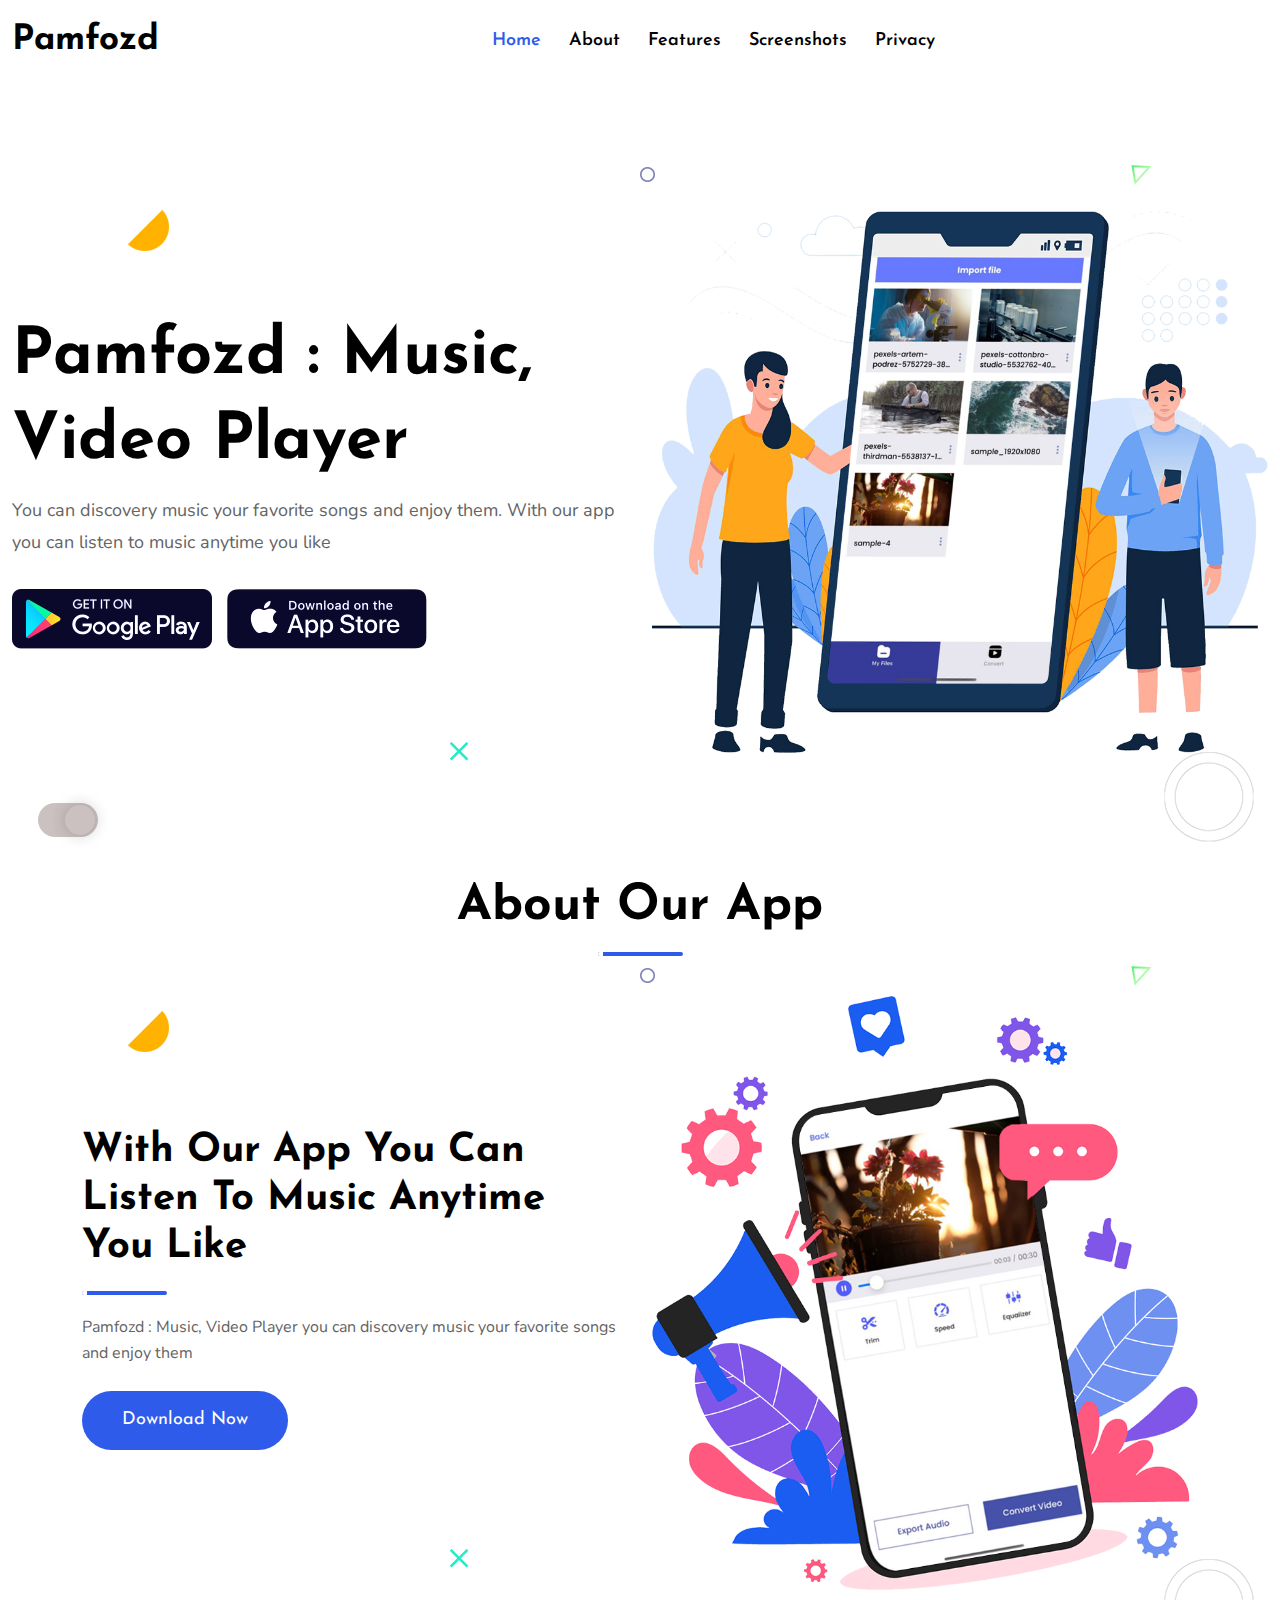
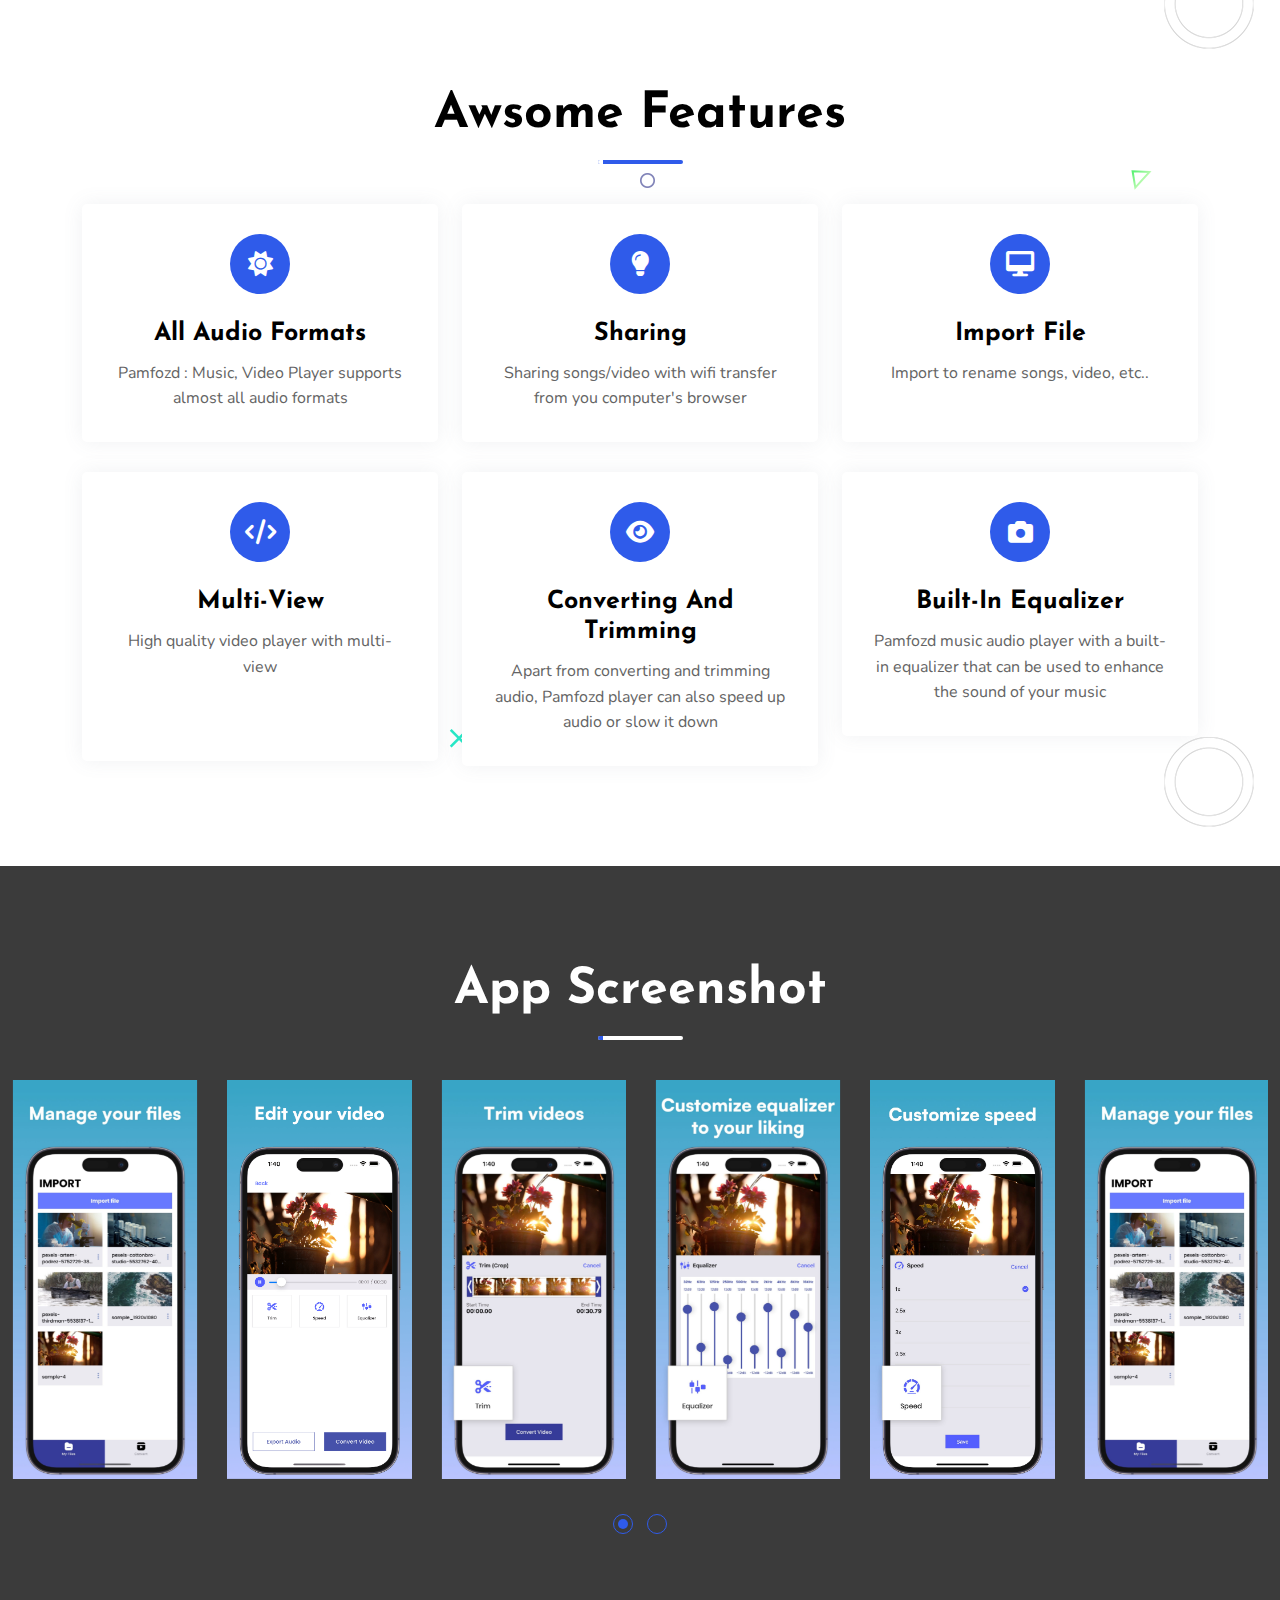
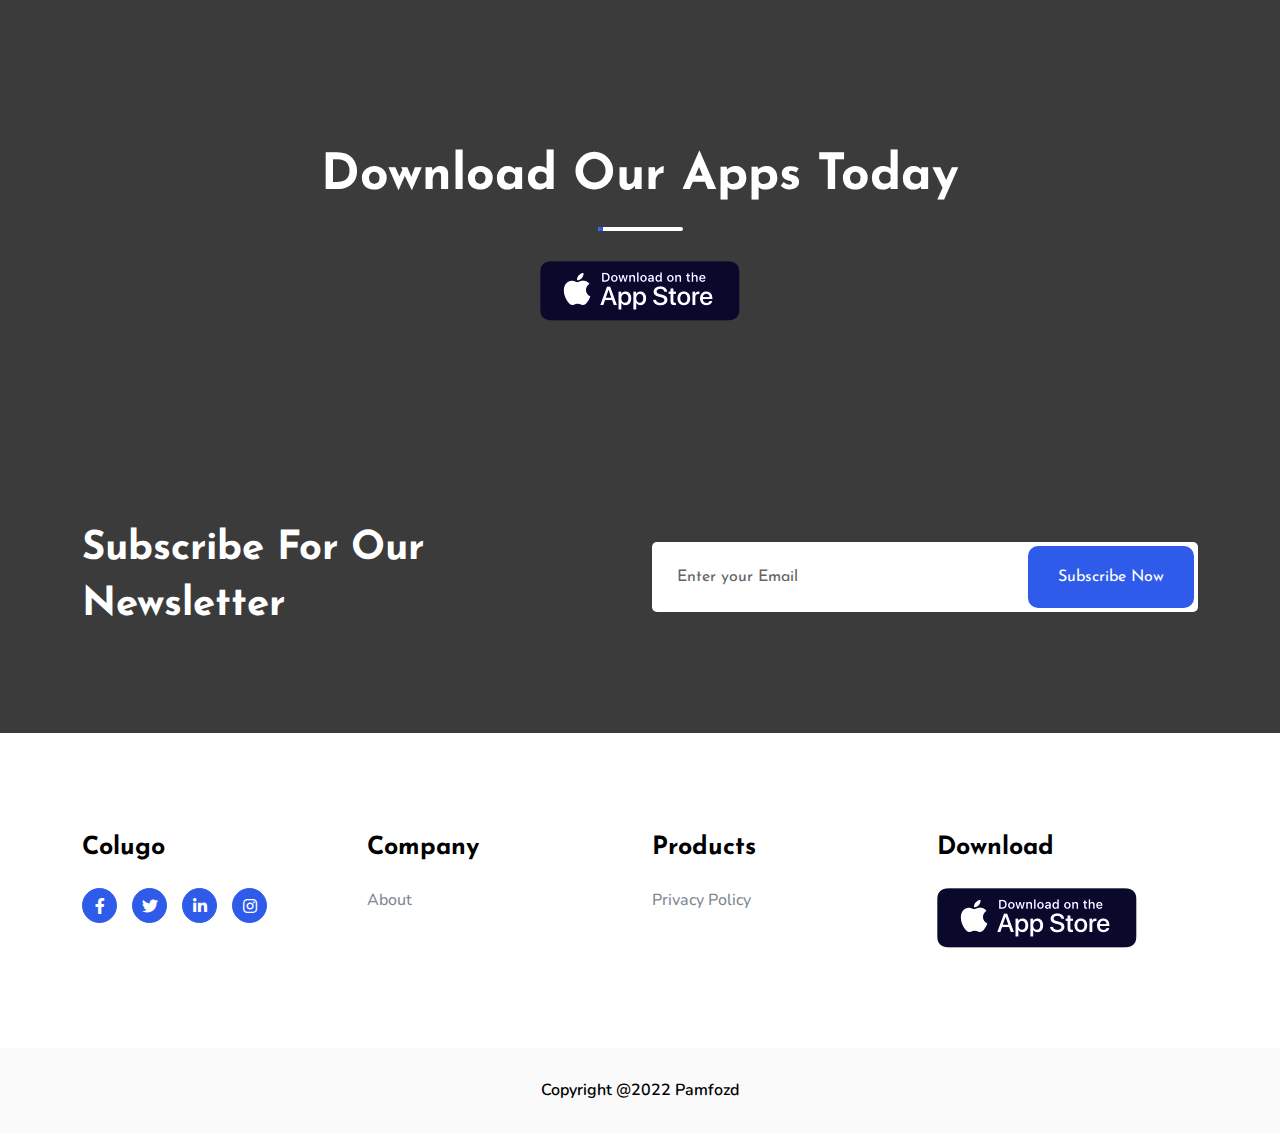
==== index.html @ 3bda9194 "Initial Commit" ====
<!doctype html>
<html lang="zxx">
<head>

<meta charset="utf-8">
<meta name="viewport" content="width=device-width, initial-scale=1, shrink-to-fit=no">

<link rel="stylesheet" href="assets/css/bootstrap.min.css">

<link rel="stylesheet" href="assets/css/animate.min.css">

<link rel="stylesheet" href="assets/css/owl.carousel.min.css">

<link rel="stylesheet" href="assets/css/fontawesome.min.css">

<link rel="stylesheet" href="assets/css/odometer.css">

<link rel="stylesheet" href="assets/css/magnific-popup.min.css">

<link rel="stylesheet" href="assets/css/slick.min.css">

<link rel="stylesheet" href="assets/css/style.css">

<link rel="stylesheet" href="assets/css/dark.css">

<link rel="stylesheet" href="assets/css/responsive.css">
<title>Pamfozd</title>
<link rel="icon" type="image/png" href="assets/img/favicon.ico">
</head>
<body data-bs-spy="scroll" data-bs-offset="120">

<div class="preloader">
<div class="preloader">
<span></span>
<span></span>
</div>
</div>


<nav class="navbar navbar-expand-lg navbar-light bg-light">
<div class="container-fluid">
<div class="logo">
<a href="/">
<h3>Pamfozd</h3>
</a>
</div>
<button class="navbar-toggler" type="button" data-bs-toggle="collapse" data-bs-target="#navbarSupportedContent" aria-controls="navbarSupportedContent" aria-expanded="false" aria-label="Toggle navigation">
<span class="navbar-toggler-icon"></span>
</button>
<div class="collapse navbar-collapse" id="navbarSupportedContent">
<ul class="navbar-nav">
<li class="nav-item">
<a href="#home" class="nav-link">
Home
</a>
</li>
<li class="nav-item">
<a href="#about" class="nav-link">
About
</a>
</li>
<li class="nav-item">
<a href="#features" class="nav-link">
Features
</a>
</li>
<li class="nav-item">
<a href="#screenshots" class="nav-link">
Screenshots
</a>
</li>
<li class="nav-item">
<a href="https://devitoon.github.io/privacy.html" class="nav-link">
Privacy
</a>
</li>

</ul>

</div>
</div>
</nav>


<div id="home" class="main-banner">
<div class="d-table">
<div class="d-table-cell">
<div class="container-fluid">
<div class="row align-items-center">
<div class="col-lg-6">
<div class="banner-content">
<h1>Pamfozd : Music, Video Player </h1>
<p>You can discovery music your favorite songs and enjoy them. With our app you can listen to music anytime you like</p>
<div class="banner-holder">
<a href="#">
<img src="assets/img/store/1.png" alt="image">
</a>
<a href="#">
<img src="assets/img/store/2.png" alt="image">
</a>
</div>
</div>
</div>
<div class="col-lg-6">
<div class="banner-image">
<img src="assets/img/mobile.png" alt="image">
</div>
</div>
</div>
</div>
</div>
</div>
<div class="default-shape">
<div class="shape-1">
<img src="assets/img/shape/1.png" alt="image">
</div>
<div class="shape-2 rotateme">
<img src="assets/img/shape/2.png" alt="image">
</div>
<div class="shape-3">
<img src="assets/img/shape/3.svg" alt="image">
</div>
<div class="shape-4">
<img src="assets/img/shape/4.svg" alt="image">
</div>
<div class="shape-5">
<img src="assets/img/shape/5.png" alt="image">
</div>
</div>
</div>




<section id="about" class="about-area pb-100">
<div class="container">
<div class="section-title">
<h2>About Our App</h2>
<div class="bar"></div>
<p></p>
</div>
<div class="row align-items-center">
<div class="col-lg-6">
<div class="about-content">
<h3>With our app you can listen to music anytime you like</h3>
<div class="bar"></div>
<p>Pamfozd : Music, Video Player you can discovery music your favorite songs and enjoy them</p>

<div class="about-btn">
<a href="#" class="default-btn">
Download Now
<span></span>
</a>
</div>
</div>
</div>
<div class="col-lg-6">
<div class="about-image">
<img src="assets/img/about.png" alt="image">
</div>
</div>
</div>
</div>
<div class="default-shape">
<div class="shape-1">
<img src="assets/img/shape/1.png" alt="image">
</div>
<div class="shape-2 rotateme">
<img src="assets/img/shape/2.png" alt="image">
</div>
<div class="shape-3">
<img src="assets/img/shape/3.svg" alt="image">
</div>
<div class="shape-4">
<img src="assets/img/shape/4.svg" alt="image">
</div>
<div class="shape-5">
<img src="assets/img/shape/5.png" alt="image">
</div>
</div>
</section>


<section id="features" class="features-area pb-70">
<div class="container">
<div class="section-title">
<h2>Awsome Features</h2>
 <div class="bar"></div>
<p></p>
</div>
<div class="row">
<div class="col-lg-4 col-md-6">
<div class="single-features">
<div class="icon">
<i class="fa fa-sun"></i>
</div>
<h3>All audio formats</h3>
<p>Pamfozd : Music, Video Player supports almost all audio formats</p>
</div>
</div>
<div class="col-lg-4 col-md-6">
<div class="single-features">
<div class="icon">
<i class="fa fa-lightbulb"></i>
</div>
<h3>Sharing</h3>
<p>Sharing songs/video with wifi transfer from you computer's browser</p>
</div>
</div>
<div class="col-lg-4 col-md-6">
<div class="single-features">
<div class="icon">
<i class="fa fa-desktop"></i>
</div>
<h3>Import file</h3>
<p>Import to rename songs, video, etc..</p>
<p>
    <br>
</p>
</div>
</div>
<div class="col-lg-4 col-md-6">
<div class="single-features">
<div class="icon">
<i class="fa fa-code"></i>
</div>
<h3>Multi-view</h3>
<p>High quality video player with multi-view</p>
<p>
    <br>
    <br>
</p>
</div>
</div>
<div class="col-lg-4 col-md-6">
<div class="single-features">
<div class="icon">
<i class="fa fa-eye"></i>
</div>
<h3>Converting and trimming</h3>
<p>Apart from converting and trimming audio, Pamfozd player can also speed up audio or slow it down</p>
</div>
</div>
<div class="col-lg-4 col-md-6">
<div class="single-features">
<div class="icon">
<i class="fa fa-camera"></i>
</div>
<h3>Built-in equalizer</h3>
<p>Pamfozd  music audio player with a built-in equalizer that can be used to enhance the sound of your music</p>
</div>
</div>
</div>
</div>
<div class="default-shape">
<div class="shape-1">
<img src="assets/img/shape/1.png" alt="image">
</div>
<div class="shape-2 rotateme">
<img src="assets/img/shape/2.png" alt="image">
</div>
<div class="shape-3">
<img src="assets/img/shape/3.svg" alt="image">
</div>
<div class="shape-4">
<img src="assets/img/shape/4.svg" alt="image">
</div>
<div class="shape-5">
<img src="assets/img/shape/5.png" alt="image">
</div>
</div>
</section>


<section id="screenshots" class="screenshot-area ptb-100">
<div class="container-fluid">
<div class="section-title">
<h2>App Screenshot</h2>
<div class="bar"></div>
<p></p>
</div>
<div class="screenshot-slider owl-carousel owl-theme">
<div class="screenshot-item">
<div class="image">
<img src="assets/img/screenshot/1.jpg" alt="image">
</div>
</div>
<div class="screenshot-item">
<div class="image">
<img src="assets/img/screenshot/2.png" alt="image">
</div>
</div>
<div class="screenshot-item">
<div class="image">
<img src="assets/img/screenshot/3.jpg" alt="image">
</div>
</div>
<div class="screenshot-item">
<div class="image">
<img src="assets/img/screenshot/4.jpg" alt="image">
</div>
</div>
<div class="screenshot-item">
<div class="image">
<img src="assets/img/screenshot/5.jpg" alt="image">
</div>
</div>

<div class="screenshot-item">
<div class="image">
<img src="assets/img/screenshot/1.jpg" alt="image">
</div>
</div>
<div class="screenshot-item">
<div class="image">
<img src="assets/img/screenshot/2.png" alt="image">
</div>
</div>
<div class="screenshot-item">
<div class="image">
<img src="assets/img/screenshot/3.jpg" alt="image">
</div>
</div>
<div class="screenshot-item">
<div class="image">
<img src="assets/img/screenshot/4.jpg" alt="image">
</div>
</div>
<div class="screenshot-item">
<div class="image">
<img src="assets/img/screenshot/5.jpg" alt="image">
</div>
</div>

</div>
</div>
</section>





<section class="app-download ptb-100">
<div class="container">
<div class="app-download-content">
<h3>Download Our Apps Today</h3>
<div class="bar"></div>
<div class="app-holder">

<a href="#">
<img src="assets/img/store/2.png" alt="image">
</a>
</div>
</div>
</div>
</section>



<div class="subscribe-area ptb-100">
<div class="container">
<div class="row align-items-center">
<div class="col-lg-6 col-md-6">
<div class="subscribe-content">
<h2>Subscribe for our Newsletter</h2>
</div>
</div>
<div class="col-lg-6 col-md-6">
<form class="newsletter-form">
<input type="email" class="input-newsletter" placeholder="Enter your Email" name="EMAIL" required autocomplete="off">
<button type="submit">
Subscribe Now
</button>
<div id="validator-newsletter" class="form-result"></div>
</form>
</div>
</div>
</div>
</div>


<section class="footer-area pt-100 pb-70">
<div class="container">
<div class="row">
<div class="col-lg-3 col-sm-6">
<div class="single-footer-widget">
<a href="#" class="logo">
<h2>Colugo</h2>
</a>
 <ul class="social-list">
<li>
<a href="#" target="_blank">
<i class="fab fa-facebook-f"></i>
</a>
</li>
<li>
<a href="#" target="_blank">
<i class="fab fa-twitter"></i>
</a>
</li>
<li>
<a href="#" target="_blank">
<i class="fab fa-linkedin-in"></i>
</a>
</li>
<li>
<a href="#" target="_blank">
<i class="fab fa-instagram"></i>
</a>
</li>
</ul>
</div>
</div>
<div class="col-lg-3 col-sm-6">
<div class="single-footer-widget pl-5">
<h3>Company</h3>
<ul class="list">
<li>
<a href="#">
About
</a>
</li>

</ul>
</div>
</div>
<div class="col-lg-3 col-sm-6">
<div class="single-footer-widget">
<h3>Products</h3>
<ul class="list">
<li>
<a href="#">
Privacy Policy
</a>
</li>

</ul>
</div>
</div>
<div class="col-lg-3 col-sm-6">
<div class="single-footer-widget">
<h3>Download</h3>
<ul class="footer-holder">

<li>
<a href="#">
<img src="assets/img/store/2.png" alt="image">
</a>
</li>
</ul>
</div>
</div>
</div>
</div>
</section>


<div class="copy-right">
<div class="container">
<div class="copy-right-content">
<p>
Copyright @2022 Pamfozd
</p>
</div>
</div>
</div>


<div class="go-top">
<i class="fa fa-chevron-up"></i>
<i class="fa fa-chevron-up"></i>
</div>


<script data-cfasync="false" src="/cdn-cgi/scripts/5c5dd728/cloudflare-static/email-decode.min.js"></script><script src="assets/js/jquery.min.js"></script>

<script src="assets/js/bootstrap.bundle.min.js"></script>

<script src="assets/js/owl.carousel.min.js"></script>

<script src="assets/js/jquery.appear.js"></script>

<script src="assets/js/odometer.min.js"></script>

<script src="assets/js/slick.min.js"></script>

<script src="assets/js/particles.min.js"></script>

<script src="assets/js/jquery.ripples-min.js"></script>

<script src="assets/js/jquery.magnific-popup.min.js"></script>

<script src="assets/js/wow.min.js"></script>

<script src="assets/js/jquery.ajaxchimp.min.js"></script>

<script src="assets/js/form-validator.min.js"></script>

<script src="assets/js/contact-form-script.js"></script>

<script src="assets/js/main.js"></script>
</body>
</html>
---- assets/css/odometer.css ----
.odometer.odometer-auto-theme, .odometer.odometer-theme-default {
  display: inline-block;
  vertical-align: middle;
  *vertical-align: auto;
  *zoom: 1;
  *display: inline;
  position: relative;
}
.odometer.odometer-auto-theme .odometer-digit, .odometer.odometer-theme-default .odometer-digit {
  display: inline-block;
  vertical-align: middle;
  *vertical-align: auto;
  *zoom: 1;
  *display: inline;
  position: relative;
}
.odometer.odometer-auto-theme .odometer-digit .odometer-digit-spacer, .odometer.odometer-theme-default .odometer-digit .odometer-digit-spacer {
  display: inline-block;
  vertical-align: middle;
  *vertical-align: auto;
  *zoom: 1;
  *display: inline;
  visibility: hidden;
}
.odometer.odometer-auto-theme .odometer-digit .odometer-digit-inner, .odometer.odometer-theme-default .odometer-digit .odometer-digit-inner {
  text-align: left;
  display: block;
  position: absolute;
  top: 0;
  left: 0;
  right: 0;
  bottom: 0;
  overflow: hidden;
}
.odometer.odometer-auto-theme .odometer-digit .odometer-ribbon, .odometer.odometer-theme-default .odometer-digit .odometer-ribbon {
  display: block;
}
.odometer.odometer-auto-theme .odometer-digit .odometer-ribbon-inner, .odometer.odometer-theme-default .odometer-digit .odometer-ribbon-inner {
  display: block;
  -webkit-backface-visibility: hidden;
}
.odometer.odometer-auto-theme .odometer-digit .odometer-value, .odometer.odometer-theme-default .odometer-digit .odometer-value {
  display: block;
  -webkit-transform: translateZ(0);
}
.odometer.odometer-auto-theme .odometer-digit .odometer-value.odometer-last-value, .odometer.odometer-theme-default .odometer-digit .odometer-value.odometer-last-value {
  position: absolute;
}
.odometer.odometer-auto-theme.odometer-animating-up .odometer-ribbon-inner, .odometer.odometer-theme-default.odometer-animating-up .odometer-ribbon-inner {
  -webkit-transition: -webkit-transform 2s;
  -moz-transition: -moz-transform 2s;
  -ms-transition: -ms-transform 2s;
  -o-transition: -o-transform 2s;
  transition: transform 2s;
}
.odometer.odometer-auto-theme.odometer-animating-up.odometer-animating .odometer-ribbon-inner, .odometer.odometer-theme-default.odometer-animating-up.odometer-animating .odometer-ribbon-inner {
  -webkit-transform: translateY(-100%);
  -moz-transform: translateY(-100%);
  -ms-transform: translateY(-100%);
  -o-transform: translateY(-100%);
  transform: translateY(-100%);
}
.odometer.odometer-auto-theme.odometer-animating-down .odometer-ribbon-inner, .odometer.odometer-theme-default.odometer-animating-down .odometer-ribbon-inner {
  -webkit-transform: translateY(-100%);
  -moz-transform: translateY(-100%);
  -ms-transform: translateY(-100%);
  -o-transform: translateY(-100%);
  transform: translateY(-100%);
}
.odometer.odometer-auto-theme.odometer-animating-down.odometer-animating .odometer-ribbon-inner, .odometer.odometer-theme-default.odometer-animating-down.odometer-animating .odometer-ribbon-inner {
  -webkit-transition: -webkit-transform 2s;
  -moz-transition: -moz-transform 2s;
  -ms-transition: -ms-transform 2s;
  -o-transition: -o-transform 2s;
  transition: transform 2s;
  -webkit-transform: translateY(0);
  -moz-transform: translateY(0);
  -ms-transform: translateY(0);
  -o-transform: translateY(0);
  transform: translateY(0);
}

.odometer.odometer-auto-theme, .odometer.odometer-theme-default {
  font-family: "Helvetica Neue", sans-serif;
  line-height: 1.1em;
}
.odometer.odometer-auto-theme .odometer-value, .odometer.odometer-theme-default .odometer-value {
  text-align: center;
}
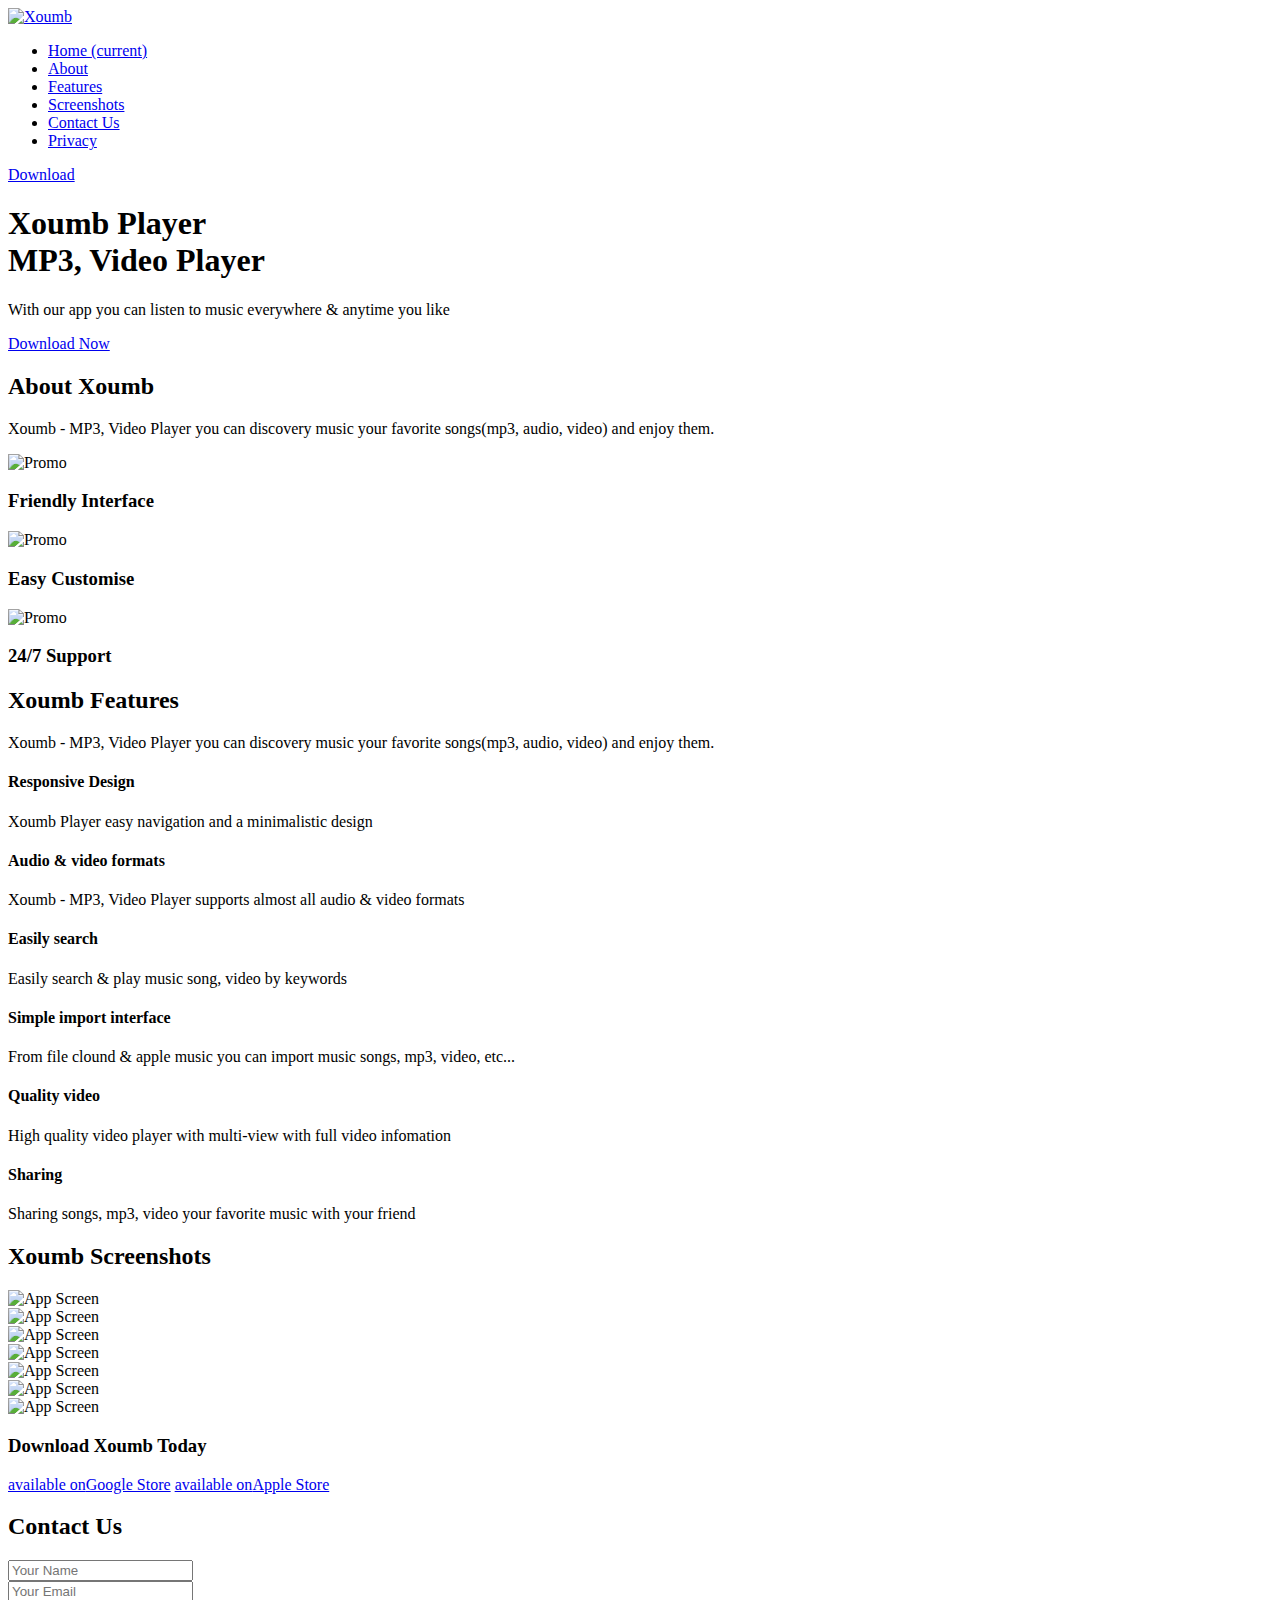
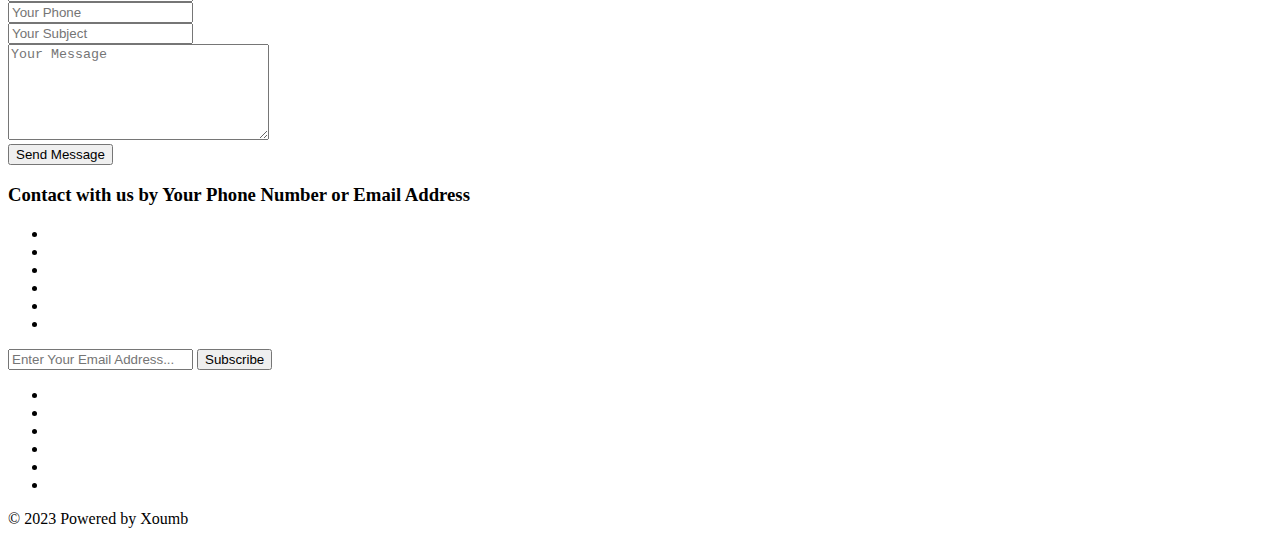
==== commit 80f20ede: "u" ====
--- a/index.html
+++ b/index.html
@@ -1,503 +1,350 @@
 <!doctype html>
-<html lang="zxx">
+<!--[if lt IE 7]>      <html class="no-js lt-ie9 lt-ie8 lt-ie7" lang=""> <![endif]-->
+<!--[if IE 7]>         <html class="no-js lt-ie9 lt-ie8" lang=""> <![endif]-->
+<!--[if IE 8]>         <html class="no-js lt-ie9" lang=""> <![endif]-->
+<!--[if gt IE 8]><!--> <html class="no-js" lang="en"> <!--<![endif]-->
 <head>
-
 <meta charset="utf-8">
-<meta name="viewport" content="width=device-width, initial-scale=1, shrink-to-fit=no">
-
-<link rel="stylesheet" href="assets/css/bootstrap.min.css">
-
-<link rel="stylesheet" href="assets/css/animate.min.css">
-
-<link rel="stylesheet" href="assets/css/owl.carousel.min.css">
-
-<link rel="stylesheet" href="assets/css/fontawesome.min.css">
-
-<link rel="stylesheet" href="assets/css/odometer.css">
-
-<link rel="stylesheet" href="assets/css/magnific-popup.min.css">
-
-<link rel="stylesheet" href="assets/css/slick.min.css">
-
-<link rel="stylesheet" href="assets/css/style.css">
-
-<link rel="stylesheet" href="assets/css/dark.css">
-
-<link rel="stylesheet" href="assets/css/responsive.css">
-<title>Pamfozd</title>
-<link rel="icon" type="image/png" href="assets/img/favicon.ico">
+<meta name="viewport" content="width=device-width, initial-scale=1">
+<meta name="description" content="Xoom is a colofull app landing page where include awesome landing page demos.">
+<meta name="author" content="DynamicLayers">
+<title>Xoumb - MP3, Video Player</title>
+<link rel="shortcut icon" type="image/x-icon" href="img/favicon.ico">
+
+<link rel="stylesheet" href="css/font-awesome.min.css">
+
+<link rel="stylesheet" href="css/themify-icons.css">
+
+<link rel="stylesheet" href="css/elegant-font-icons.css">
+
+<link rel="stylesheet" href="css/elegant-line-icons.css">
+
+<link rel="stylesheet" href="css/bootstrap.min.css">
+
+<link rel="stylesheet" href="css/slicknav.min.css">
+
+<link rel="stylesheet" href="css/animate.min.css">
+
+<link rel="stylesheet" href="css/venobox/venobox.css">
+
+<link rel="stylesheet" href="css/owl.carousel.css">
+
+<link rel="stylesheet" href="css/swiper.min.css">
+
+<link rel="stylesheet" href="css/main.css">
+
+<link rel="stylesheet" href="css/responsive.css">
+<script src="js/vendor/modernizr-2.8.3-respond-1.4.2.min.js"></script>
 </head>
-<body data-bs-spy="scroll" data-bs-offset="120">
-
-<div class="preloader">
-<div class="preloader">
-<span></span>
-<span></span>
-</div>
-</div>
-
-
-<nav class="navbar navbar-expand-lg navbar-light bg-light">
-<div class="container-fluid">
-<div class="logo">
-<a href="/">
-<h3>Pamfozd</h3>
-</a>
-</div>
-<button class="navbar-toggler" type="button" data-bs-toggle="collapse" data-bs-target="#navbarSupportedContent" aria-controls="navbarSupportedContent" aria-expanded="false" aria-label="Toggle navigation">
-<span class="navbar-toggler-icon"></span>
-</button>
-<div class="collapse navbar-collapse" id="navbarSupportedContent">
-<ul class="navbar-nav">
-<li class="nav-item">
-<a href="#home" class="nav-link">
-Home
-</a>
-</li>
-<li class="nav-item">
-<a href="#about" class="nav-link">
-About
-</a>
-</li>
-<li class="nav-item">
-<a href="#features" class="nav-link">
-Features
-</a>
-</li>
-<li class="nav-item">
-<a href="#screenshots" class="nav-link">
-Screenshots
-</a>
-</li>
-<li class="nav-item">
-<a href="https://devitoon.github.io/privacy.html" class="nav-link">
-Privacy
-</a>
-</li>
-
+<body data-spy="scroll" data-target="#navmenu" data-offset="70">
+<!--[if lt IE 8]>
+            <p class="browserupgrade">You are using an <strong>outdated</strong> browser. Please <a href="http://browsehappy.com/">upgrade your browser</a> to improve your experience.</p>
+        <![endif]-->
+<div id="preloader">
+<div class="loader">
+<div class="battery"></div>
+</div>
+</div>
+<header id="header" class="header_section">
+<div class="container">
+<nav class="navbar">
+<a href="/" class="navbar-brand"><img src="img/logo.png" style="width: 40px;" alt="Xoumb"></a>
+<div class="d-flex menu-wrap">
+<div id="navmenu" class="mainmenu">
+<ul class="nav">
+<li><a data-scroll class="nav-link active" href="#home">Home <span class="sr-only">(current)</span></a></li>
+<li><a data-scroll class="nav-link" href="#about">About</a></li>
+<li><a data-scroll class="nav-link" href="#features">Features</a></li>
+<li><a data-scroll class="nav-link" href="#screenshots">Screenshots</a></li>
+<li><a data-scroll class="nav-link" href="#contact">Contact Us</a></li>
+<li><a data-scroll class="nav-link" href="/privacy.html">Privacy</a>
 </ul>
-
+</div>
+<div class="menu-btn">
+<a href="#download" class="button_1 button_2">Download</a>
 </div>
 </div>
 </nav>
-
-
-<div id="home" class="main-banner">
-<div class="d-table">
-<div class="d-table-cell">
-<div class="container-fluid">
-<div class="row align-items-center">
-<div class="col-lg-6">
-<div class="banner-content">
-<h1>Pamfozd : Music, Video Player </h1>
-<p>You can discovery music your favorite songs and enjoy them. With our app you can listen to music anytime you like</p>
-<div class="banner-holder">
-<a href="#">
-<img src="assets/img/store/1.png" alt="image">
-</a>
-<a href="#">
-<img src="assets/img/store/2.png" alt="image">
-</a>
-</div>
-</div>
-</div>
-<div class="col-lg-6">
-<div class="banner-image">
-<img src="assets/img/mobile.png" alt="image">
-</div>
-</div>
-</div>
-</div>
-</div>
-</div>
-<div class="default-shape">
-<div class="shape-1">
-<img src="assets/img/shape/1.png" alt="image">
-</div>
-<div class="shape-2 rotateme">
-<img src="assets/img/shape/2.png" alt="image">
-</div>
-<div class="shape-3">
-<img src="assets/img/shape/3.svg" alt="image">
-</div>
-<div class="shape-4">
-<img src="assets/img/shape/4.svg" alt="image">
-</div>
-<div class="shape-5">
-<img src="assets/img/shape/5.png" alt="image">
-</div>
-</div>
-</div>
-
-
-
-
-<section id="about" class="about-area pb-100">
-<div class="container">
-<div class="section-title">
-<h2>About Our App</h2>
-<div class="bar"></div>
-<p></p>
-</div>
-<div class="row align-items-center">
-<div class="col-lg-6">
-<div class="about-content">
-<h3>With our app you can listen to music anytime you like</h3>
-<div class="bar"></div>
-<p>Pamfozd : Music, Video Player you can discovery music your favorite songs and enjoy them</p>
-
-<div class="about-btn">
-<a href="#" class="default-btn">
-Download Now
-<span></span>
-</a>
-</div>
-</div>
-</div>
-<div class="col-lg-6">
-<div class="about-image">
-<img src="assets/img/about.png" alt="image">
-</div>
-</div>
-</div>
-</div>
-<div class="default-shape">
-<div class="shape-1">
-<img src="assets/img/shape/1.png" alt="image">
-</div>
-<div class="shape-2 rotateme">
-<img src="assets/img/shape/2.png" alt="image">
-</div>
-<div class="shape-3">
-<img src="assets/img/shape/3.svg" alt="image">
-</div>
-<div class="shape-4">
-<img src="assets/img/shape/4.svg" alt="image">
-</div>
-<div class="shape-5">
-<img src="assets/img/shape/5.png" alt="image">
-</div>
-</div>
-</section>
-
-
-<section id="features" class="features-area pb-70">
-<div class="container">
-<div class="section-title">
-<h2>Awsome Features</h2>
- <div class="bar"></div>
-<p></p>
+</div>
+</header> 
+<section id="home" class="hero_section gradiant_3 padding">
+<div class="display-table">
+<div class="table-cell">
+<div class="container">
+<div class="hero_content">
+<h1>Xoumb Player <br>MP3, Video Player</h1>
+<p>With our app you can listen to music everywhere & anytime you like</p>
+<a href="#" class="button_1 button_2">Download Now</a>
+</div>
+</div>
+<div class="hero_mockup d-none d-md-block"></div>
+</div>
+</div>
+</section>
+<section id="about" class="promo_section padding">
+<div class="container">
+<div class="section_heading mb-40 align-center">
+<h2>About Xoumb</h2>
+<p>Xoumb - MP3, Video Player you can discovery music your favorite songs(mp3, audio, video) and enjoy them.</p>
 </div>
 <div class="row">
-<div class="col-lg-4 col-md-6">
-<div class="single-features">
-<div class="icon">
-<i class="fa fa-sun"></i>
-</div>
-<h3>All audio formats</h3>
-<p>Pamfozd : Music, Video Player supports almost all audio formats</p>
-</div>
-</div>
-<div class="col-lg-4 col-md-6">
-<div class="single-features">
-<div class="icon">
-<i class="fa fa-lightbulb"></i>
-</div>
-<h3>Sharing</h3>
-<p>Sharing songs/video with wifi transfer from you computer's browser</p>
-</div>
-</div>
-<div class="col-lg-4 col-md-6">
-<div class="single-features">
-<div class="icon">
-<i class="fa fa-desktop"></i>
-</div>
-<h3>Import file</h3>
-<p>Import to rename songs, video, etc..</p>
-<p>
-    <br>
-</p>
-</div>
-</div>
-<div class="col-lg-4 col-md-6">
-<div class="single-features">
-<div class="icon">
-<i class="fa fa-code"></i>
-</div>
-<h3>Multi-view</h3>
-<p>High quality video player with multi-view</p>
-<p>
-    <br>
-    <br>
-</p>
-</div>
-</div>
-<div class="col-lg-4 col-md-6">
-<div class="single-features">
-<div class="icon">
-<i class="fa fa-eye"></i>
-</div>
-<h3>Converting and trimming</h3>
-<p>Apart from converting and trimming audio, Pamfozd player can also speed up audio or slow it down</p>
-</div>
-</div>
-<div class="col-lg-4 col-md-6">
-<div class="single-features">
-<div class="icon">
-<i class="fa fa-camera"></i>
-</div>
-<h3>Built-in equalizer</h3>
-<p>Pamfozd  music audio player with a built-in equalizer that can be used to enhance the sound of your music</p>
-</div>
-</div>
-</div>
-</div>
-<div class="default-shape">
-<div class="shape-1">
-<img src="assets/img/shape/1.png" alt="image">
-</div>
-<div class="shape-2 rotateme">
-<img src="assets/img/shape/2.png" alt="image">
-</div>
-<div class="shape-3">
-<img src="assets/img/shape/3.svg" alt="image">
-</div>
-<div class="shape-4">
-<img src="assets/img/shape/4.svg" alt="image">
-</div>
-<div class="shape-5">
-<img src="assets/img/shape/5.png" alt="image">
-</div>
-</div>
-</section>
-
-
-<section id="screenshots" class="screenshot-area ptb-100">
-<div class="container-fluid">
-<div class="section-title">
-<h2>App Screenshot</h2>
-<div class="bar"></div>
-<p></p>
-</div>
-<div class="screenshot-slider owl-carousel owl-theme">
-<div class="screenshot-item">
-<div class="image">
-<img src="assets/img/screenshot/1.jpg" alt="image">
-</div>
-</div>
-<div class="screenshot-item">
-<div class="image">
-<img src="assets/img/screenshot/2.png" alt="image">
-</div>
-</div>
-<div class="screenshot-item">
-<div class="image">
-<img src="assets/img/screenshot/3.jpg" alt="image">
-</div>
-</div>
-<div class="screenshot-item">
-<div class="image">
-<img src="assets/img/screenshot/4.jpg" alt="image">
-</div>
-</div>
-<div class="screenshot-item">
-<div class="image">
-<img src="assets/img/screenshot/5.jpg" alt="image">
-</div>
-</div>
-
-<div class="screenshot-item">
-<div class="image">
-<img src="assets/img/screenshot/1.jpg" alt="image">
-</div>
-</div>
-<div class="screenshot-item">
-<div class="image">
-<img src="assets/img/screenshot/2.png" alt="image">
-</div>
-</div>
-<div class="screenshot-item">
-<div class="image">
-<img src="assets/img/screenshot/3.jpg" alt="image">
-</div>
-</div>
-<div class="screenshot-item">
-<div class="image">
-<img src="assets/img/screenshot/4.jpg" alt="image">
-</div>
-</div>
-<div class="screenshot-item">
-<div class="image">
-<img src="assets/img/screenshot/5.jpg" alt="image">
-</div>
-</div>
-
-</div>
-</div>
-</section>
-
-
-
-
-
-<section class="app-download ptb-100">
-<div class="container">
-<div class="app-download-content">
-<h3>Download Our Apps Today</h3>
-<div class="bar"></div>
-<div class="app-holder">
-
-<a href="#">
-<img src="assets/img/store/2.png" alt="image">
-</a>
-</div>
-</div>
-</div>
-</section>
-
-
-
-<div class="subscribe-area ptb-100">
-<div class="container">
-<div class="row align-items-center">
-<div class="col-lg-6 col-md-6">
-<div class="subscribe-content">
-<h2>Subscribe for our Newsletter</h2>
-</div>
-</div>
-<div class="col-lg-6 col-md-6">
-<form class="newsletter-form">
-<input type="email" class="input-newsletter" placeholder="Enter your Email" name="EMAIL" required autocomplete="off">
-<button type="submit">
-Subscribe Now
-</button>
+<div class="col-md-4 col-sm-6 xs-padding wow bounceInUp" data-wow-delay="0ms" data-wow-duration="800ms">
+<div class="promo_content">
+<img src="img/promo-1.png" alt="Promo">
+<h3>Friendly Interface</h3>
+</div>
+</div>
+<div class="col-md-4 col-sm-6 xs-padding wow bounceInUp" data-wow-delay="200ms" data-wow-duration="800ms">
+<div class="promo_content">
+<img src="img/promo-2.png" alt="Promo">
+<h3>Easy Customise</h3>
+</div>
+</div>
+<div class="col-md-4 col-sm-6 xs-padding wow bounceInUp" data-wow-delay="400ms" data-wow-duration="800ms">
+<div class="promo_content">
+<img src="img/promo-3.png" alt="Promo">
+<h3>24/7 Support</h3>
+</div>
+</div>
+</div>
+</div>
+</section>
+<section id="features" class="feature_section padding">
+<div class="container">
+<div class="section_heading mb-40 align-center">
+<h2>Xoumb Features</h2>
+<p>Xoumb - MP3, Video Player you can discovery music your favorite songs(mp3, audio, video) and enjoy them.</p>
+</div>
+<div class="row feature_lists">
+<div class="col-md-4 col-sm-6 xs-padding">
+<div class="feature_content align-center">
+<i class="icon-mobile"></i>
+<h4 class="mb-10">Responsive Design</h4>
+<p>Xoumb Player easy navigation and a minimalistic design</p>
+</div>
+</div>
+<div class="col-md-4 col-sm-6 xs-padding">
+<div class="feature_content align-center">
+<i class="icon-browser mb-10"></i>
+<h4 class="mb-10">Audio & video formats</h4>
+<p>Xoumb - MP3, Video Player supports almost all audio & video formats</p>
+</div>
+</div>
+<div class="col-md-4 col-sm-6 xs-padding">
+<div class="feature_content align-center">
+<i class="icon-global"></i>
+<h4 class="mb-10">Easily search</h4>
+<p>Easily search & play music song, video by keywords</p>
+</div>
+</div>
+<div class="col-md-4 col-sm-6 xs-padding">
+<div class="feature_content align-center">
+<i class="icon-hotairballoon"></i>
+<h4 class="mb-10">Simple import interface</h4>
+<p>From file clound & apple music you can import music songs, mp3, video, etc...</p>
+</div>
+</div>
+<div class="col-md-4 col-sm-6 xs-padding">
+<div class="feature_content align-center">
+<i class="icon-happy"></i>
+<h4 class="mb-10">Quality video</h4>
+<p>High quality video player with multi-view with full video infomation</p>
+</div>
+</div>
+<div class="col-md-4 col-sm-6 xs-padding">
+<div class="feature_content align-center">
+<i class="icon-chat"></i>
+<h4 class="mb-10">Sharing</h4>
+<p>Sharing songs, mp3, video your favorite music with your friend</p>
+</div>
+</div>
+</div>
+</div>
+</section>
+<section id="screenshots" class="screenshot_section padding">
+<div class="container">
+<div class="section_heading mb-40 align-center">
+<h2>Xoumb Screenshots</h2>
+</div>
+<div class="row">
+<div class="col-12">
+<div class="screen_wrap">
+<div class="swiper-container screen_carousel">
+<div class="swiper-wrapper">
+<div class="swiper-slide">
+<img src="img/screenshot-1.png" alt="App Screen">
+</div>
+<div class="swiper-slide">
+<img src="img/screenshot-2.png" alt="App Screen">
+</div>
+<div class="swiper-slide">
+<img src="img/screenshot-3.png" alt="App Screen">
+</div>
+<div class="swiper-slide">
+<img src="img/screenshot-4.png" alt="App Screen">
+</div>
+<div class="swiper-slide">
+<img src="img/screenshot-5.png" alt="App Screen">
+</div>
+<div class="swiper-slide">
+<img src="img/screenshot-6.png" alt="App Screen">
+</div>
+<div class="swiper-slide">
+<img src="img/screenshot-7.png" alt="App Screen">
+</div>
+</div>
+
+<div class="screen-pagination"></div>
+</div>
+</div>
+</div>
+</div>
+</div>
+</section>
+
+<section id="download" class="download_section gradiant_3 padding">
+<div class="container">
+<div class="download_content wow fadeInLeft" data-wow-delay="400ms" data-wow-duration="800ms">
+<h3>Download Xoumb Today</h3>
+<div class="btn_group">
+<a href="#" class="download_btn"><i class="fa fa-android"></i><span>available on</span>Google Store</a>
+<a href="#" class="download_btn"><i class="fa fa-apple"></i><span>available on</span>Apple Store</a>
+</div>
+</div>
+</div>
+<div class="download_mockup"></div>
+</section>
+<section id="contact" class="screenshot_section padding">
+    <div class="container">
+        <div class="section_heading mb-40 align-center">
+            <h2>Contact Us</h2>
+            </div>
+    <div class="row align-items-center">
+    <div class="col-lg-6">
+    <div class="contact-form">
+    <form id="contactForm">
+    <div class="row">
+    <div class="col-lg-6 col-md-6">
+    <div class="form-group">
+    <input type="text" name="name" id="name" class="form-control" required data-error="Please enter your name" placeholder="Your Name">
+    <div class="help-block with-errors"></div>
+    </div>
+    </div>
+    <div class="col-lg-6 col-md-6">
+    <div class="form-group">
+    <input type="email" name="email" id="email" class="form-control" required data-error="Please enter your email" placeholder="Your Email">
+    <div class="help-block with-errors"></div>
+    </div>
+    </div>
+    <div class="col-lg-6 col-md-6">
+    <div class="form-group">
+    <input type="text" name="phone_number" id="phone_number" required data-error="Please enter your number" class="form-control" placeholder="Your Phone">
+    <div class="help-block with-errors"></div>
+    </div>
+    </div>
+    <div class="col-lg-6 col-md-6">
+    <div class="form-group">
+    <input type="text" name="msg_subject" id="msg_subject" class="form-control" required data-error="Please enter your subject" placeholder="Your Subject">
+    <div class="help-block with-errors"></div>
+    </div>
+    </div>
+    <div class="col-lg-12 col-md-12">
+    <div class="form-group">
+    <textarea name="message" class="form-control" id="message" cols="30" rows="6" required data-error="Write your message" placeholder="Your Message"></textarea>
+    <div class="help-block with-errors"></div>
+    </div>
+    </div>
+    <div class="col-lg-12 col-md-12">
+    <div class="send-btn">
+    <button type="submit" class="default-btn">
+    Send Message
+    <span></span>
+    </button>
+    <div id="msgSubmit" class="h3 text-center hidden"></div>
+    <div class="clearfix"></div>
+    </div>
+    </div>
+    </div>
+    </form>
+    </div>
+    </div>
+    <div class="col-lg-6">
+    <div class="contact-info">
+    <div class="contact-info-content">
+    <h3>Contact with us by Your Phone Number or Email Address</h3>
+    <ul class="social_link">
+        <li><a href="#"><i class="fa fa-facebook"></i></a></li>
+        <li><a href="#"><i class="fa fa-twitter"></i></a></li>
+        <li><a href="#"><i class="fa fa-google-plus"></i></a></li>
+        <li><a href="#"><i class="fa fa-instagram"></i></a></li>
+        <li><a href="#"><i class="fa fa-skype"></i></a></li>
+        <li><a href="#"><i class="fa fa-pinterest"></i></a></li>
+        </ul>
+    </div>
+    </div>
+    </div>
+    </div>
+    </div>
+    </section>
+    
+<div id="subscribe" class="subscribe_section gradiant_3 padding">
+<div class="container">
+<div class="subscribe_wrap">
+<form action="#" class="subscribe_form">
+<input type="email" name="email" id="subs-email" class="form_input" placeholder="Enter Your Email Address...">
+<button type="submit" class="button_1 button_2 submit">Subscribe</button>
 <div id="validator-newsletter" class="form-result"></div>
+<div id="subscribe-result">
+<p class="subscription-success"></p>
+<p class="subscription-error"></p>
+</div>
 </form>
 </div>
-</div>
-</div>
-</div>
-
-
-<section class="footer-area pt-100 pb-70">
-<div class="container">
-<div class="row">
-<div class="col-lg-3 col-sm-6">
-<div class="single-footer-widget">
-<a href="#" class="logo">
-<h2>Colugo</h2>
-</a>
- <ul class="social-list">
-<li>
-<a href="#" target="_blank">
-<i class="fab fa-facebook-f"></i>
-</a>
-</li>
-<li>
-<a href="#" target="_blank">
-<i class="fab fa-twitter"></i>
-</a>
-</li>
-<li>
-<a href="#" target="_blank">
-<i class="fab fa-linkedin-in"></i>
-</a>
-</li>
-<li>
-<a href="#" target="_blank">
-<i class="fab fa-instagram"></i>
-</a>
-</li>
+<div class="clearfix"></div>
+<ul class="social_link">
+<li><a href="#"><i class="fa fa-facebook"></i></a></li>
+<li><a href="#"><i class="fa fa-twitter"></i></a></li>
+<li><a href="#"><i class="fa fa-google-plus"></i></a></li>
+<li><a href="#"><i class="fa fa-instagram"></i></a></li>
+<li><a href="#"><i class="fa fa-skype"></i></a></li>
+<li><a href="#"><i class="fa fa-pinterest"></i></a></li>
 </ul>
 </div>
 </div>
-<div class="col-lg-3 col-sm-6">
-<div class="single-footer-widget pl-5">
-<h3>Company</h3>
-<ul class="list">
-<li>
-<a href="#">
-About
-</a>
-</li>
-
-</ul>
-</div>
-</div>
-<div class="col-lg-3 col-sm-6">
-<div class="single-footer-widget">
-<h3>Products</h3>
-<ul class="list">
-<li>
-<a href="#">
-Privacy Policy
-</a>
-</li>
-
-</ul>
-</div>
-</div>
-<div class="col-lg-3 col-sm-6">
-<div class="single-footer-widget">
-<h3>Download</h3>
-<ul class="footer-holder">
-
-<li>
-<a href="#">
-<img src="assets/img/store/2.png" alt="image">
-</a>
-</li>
-</ul>
-</div>
-</div>
-</div>
-</div>
-</section>
-
-
-<div class="copy-right">
-<div class="container">
-<div class="copy-right-content">
-<p>
-Copyright @2022 Pamfozd
-</p>
-</div>
-</div>
-</div>
-
-
-<div class="go-top">
-<i class="fa fa-chevron-up"></i>
-<i class="fa fa-chevron-up"></i>
-</div>
-
-
-<script data-cfasync="false" src="/cdn-cgi/scripts/5c5dd728/cloudflare-static/email-decode.min.js"></script><script src="assets/js/jquery.min.js"></script>
-
-<script src="assets/js/bootstrap.bundle.min.js"></script>
-
-<script src="assets/js/owl.carousel.min.js"></script>
-
-<script src="assets/js/jquery.appear.js"></script>
-
-<script src="assets/js/odometer.min.js"></script>
-
-<script src="assets/js/slick.min.js"></script>
-
-<script src="assets/js/particles.min.js"></script>
-
-<script src="assets/js/jquery.ripples-min.js"></script>
-
-<script src="assets/js/jquery.magnific-popup.min.js"></script>
-
-<script src="assets/js/wow.min.js"></script>
-
-<script src="assets/js/jquery.ajaxchimp.min.js"></script>
-
-<script src="assets/js/form-validator.min.js"></script>
-
-<script src="assets/js/contact-form-script.js"></script>
-
-<script src="assets/js/main.js"></script>
+<footer class="footer_section align-center">
+<div class="container">
+<p>&copy; 2023 Powered by Xoumb</p>
+</div>
+</footer>
+<a data-scroll href="#header" id="scroll-to-top"><i class="arrow_carrot-up"></i></a>
+
+<script src="js/vendor/jquery-1.12.4.min.js"></script>
+
+<script src="js/vendor/tether.min.js"></script>
+
+<script src="js/vendor/bootstrap.min.js"></script>
+
+<script src="js/vendor/jquery.waypoints.v2.0.3.min.js"></script>
+
+<script src="js/vendor/jquery.slicknav.min.js"></script>
+
+<script src="js/vendor/owl.carousel.min.js"></script>
+
+<script src="js/vendor/swiper.min.js"></script>
+
+<script src="js/vendor/jquery.counterup.min.js"></script>
+
+<script src="js/vendor/smooth-scroll.min.js"></script>
+
+<script src="js/vendor/venobox.min.js"></script>
+
+<script src="js/vendor/jquery.ajaxchimp.min.js"></script>
+
+<script src="js/vendor/wow.min.js"></script>
+<script src="js/vendor/form-validator.min.js"></script>
+
+<script src="js/main.js"></script>
+
+<script src="js/vendor/contact-form-script.js"></script>
 </body>
-</html>
+</html>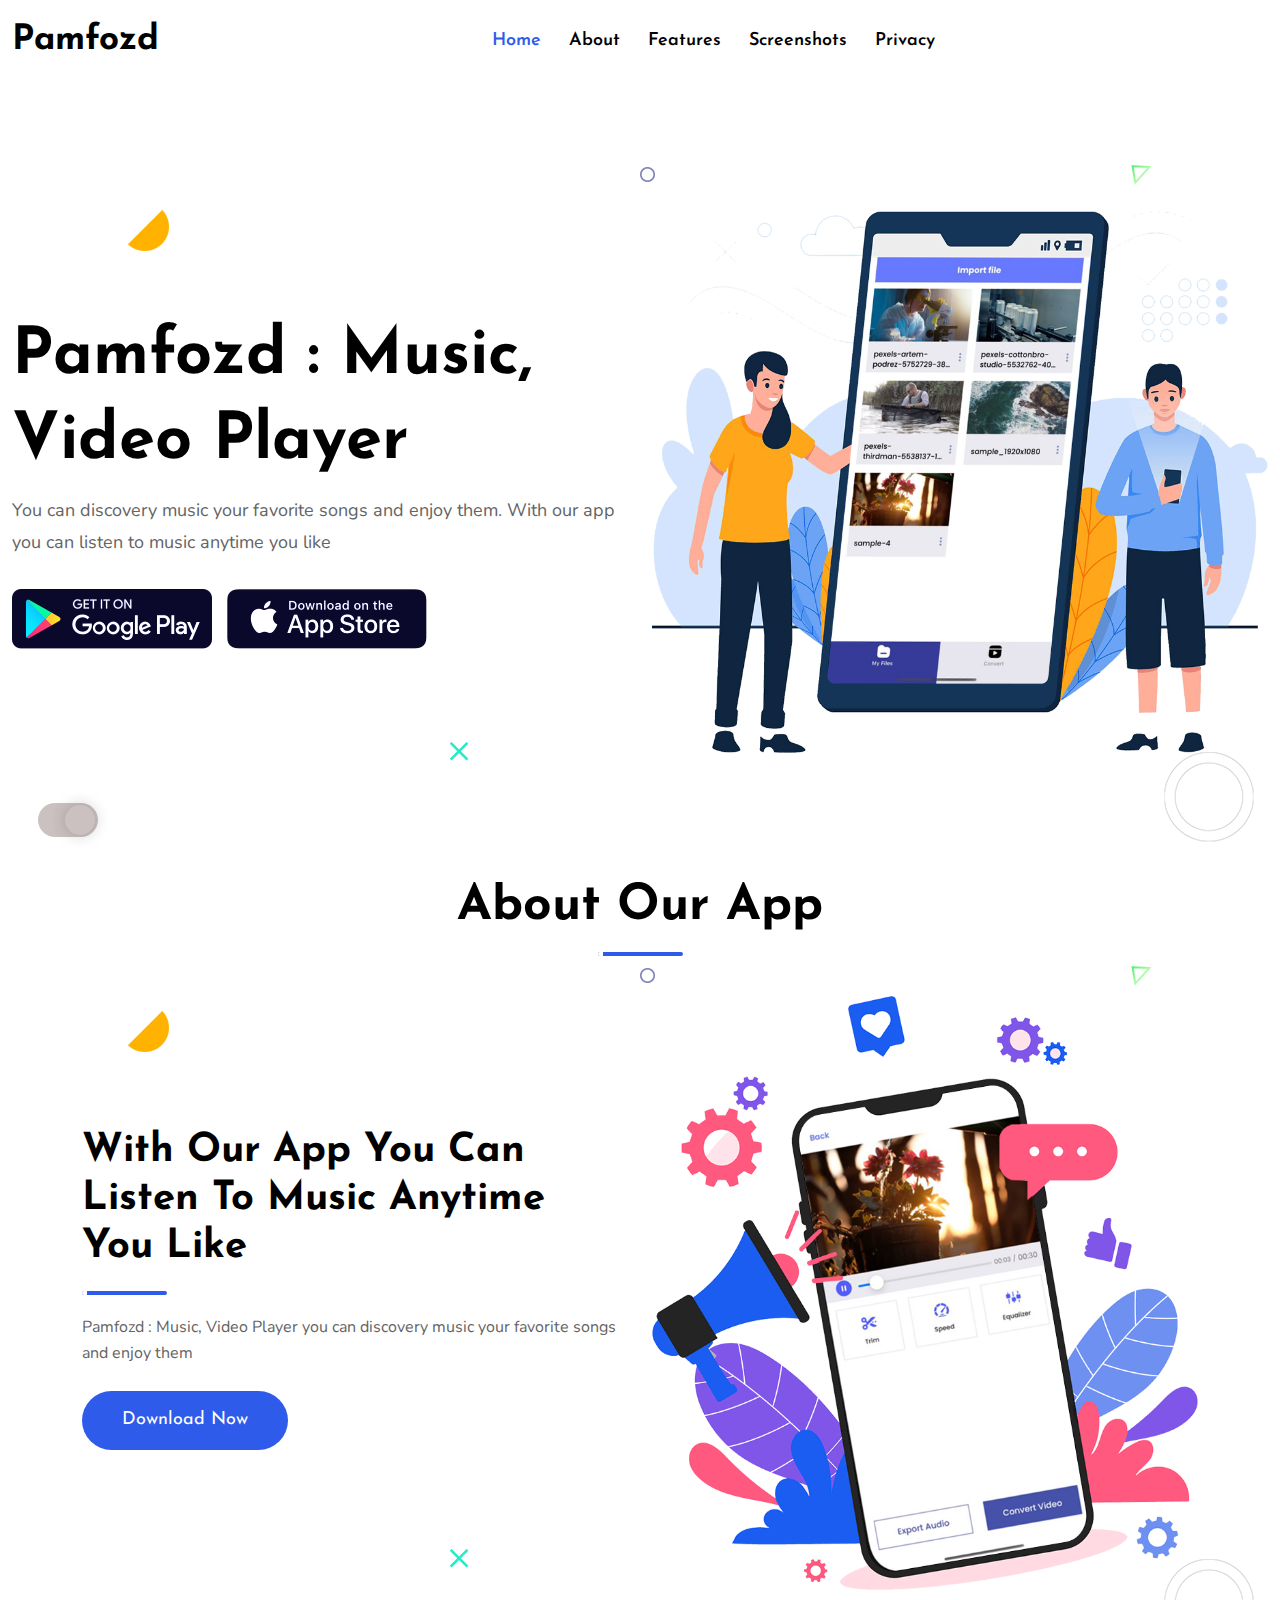
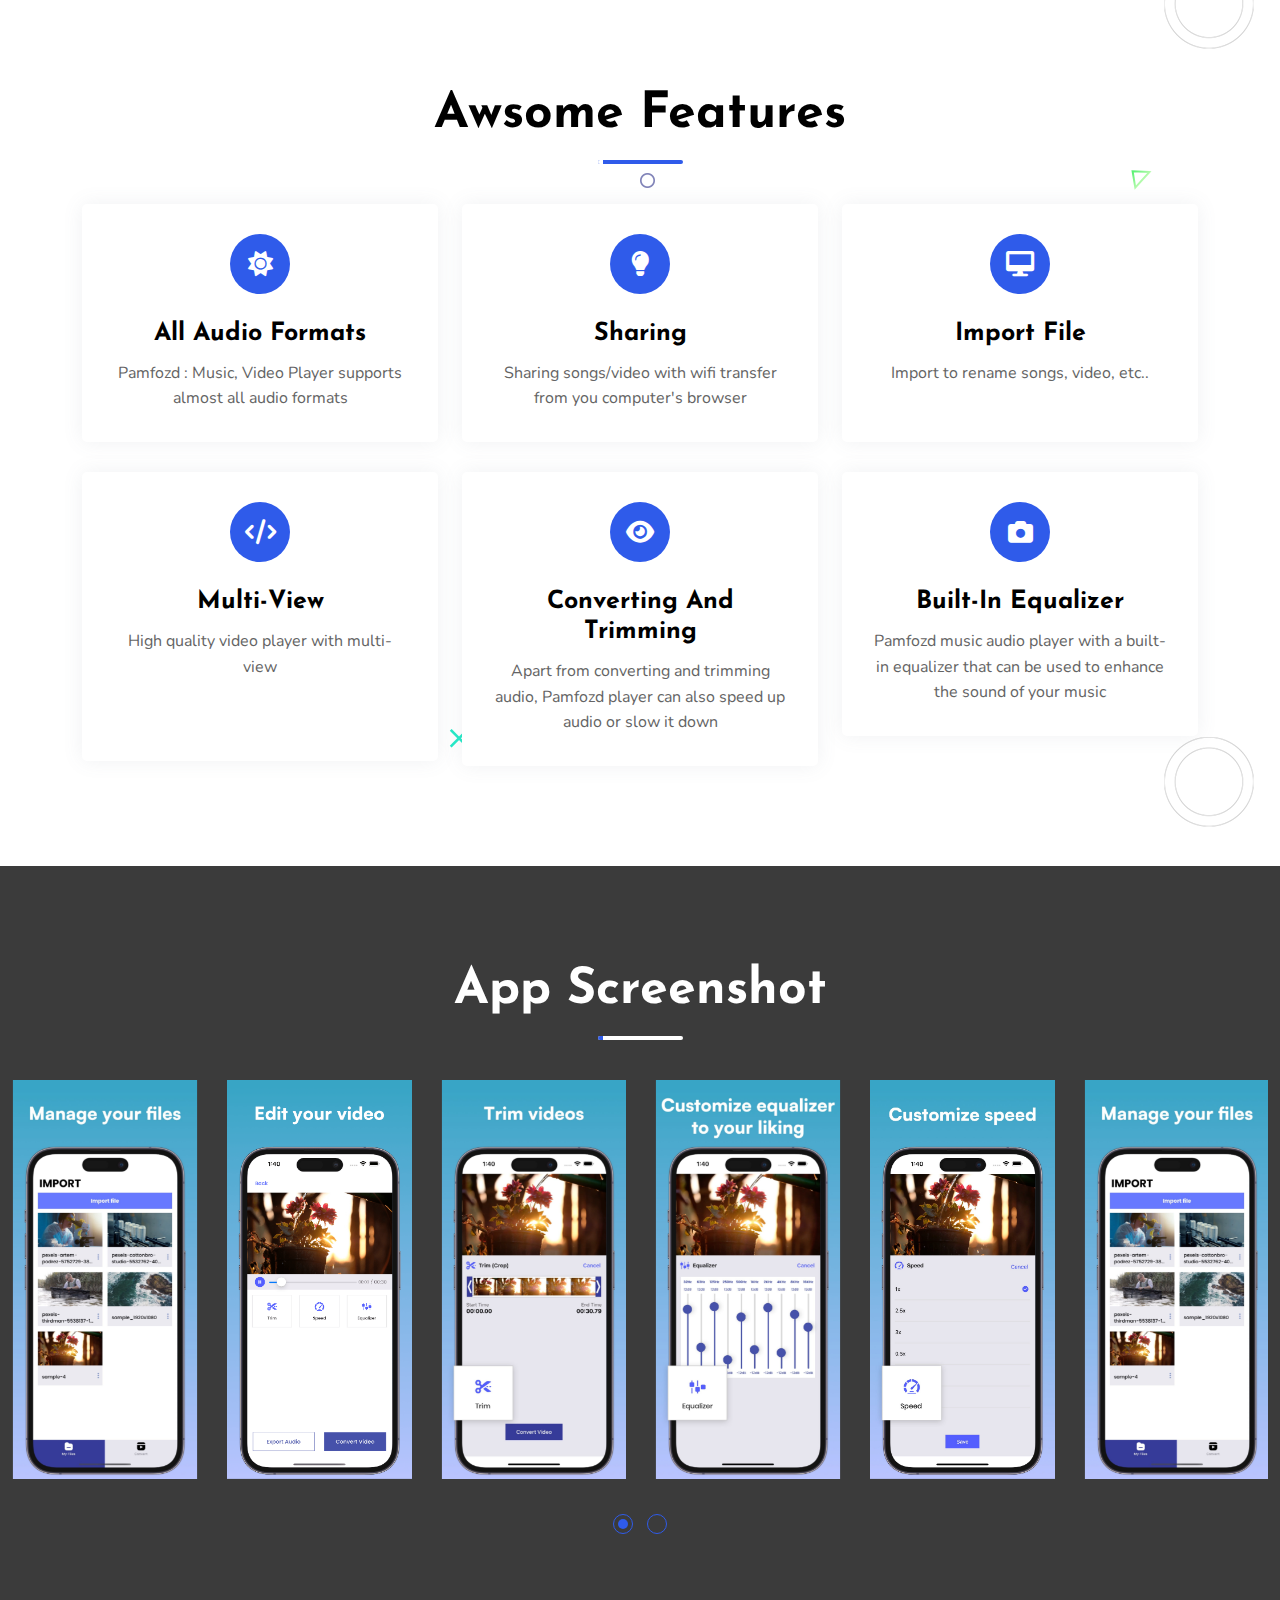
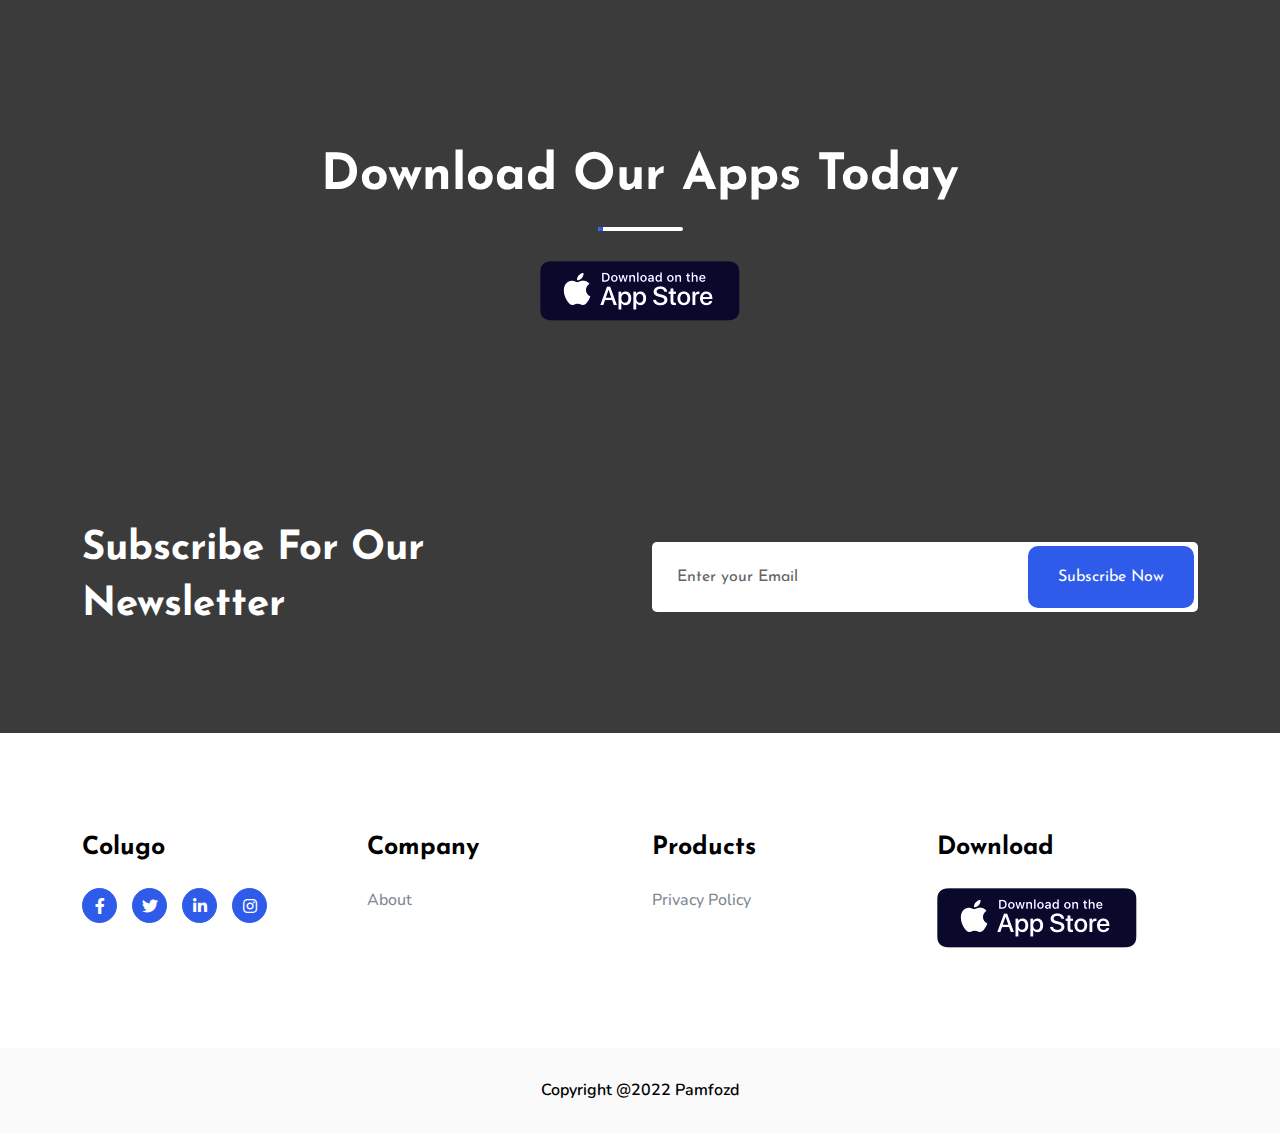
==== commit 499dcbb6: "Add files via upload" ====
--- a/index.html
+++ b/index.html
@@ -1,350 +1,503 @@
 <!doctype html>
-<!--[if lt IE 7]>      <html class="no-js lt-ie9 lt-ie8 lt-ie7" lang=""> <![endif]-->
-<!--[if IE 7]>         <html class="no-js lt-ie9 lt-ie8" lang=""> <![endif]-->
-<!--[if IE 8]>         <html class="no-js lt-ie9" lang=""> <![endif]-->
-<!--[if gt IE 8]><!--> <html class="no-js" lang="en"> <!--<![endif]-->
+<html lang="zxx">
 <head>
+
 <meta charset="utf-8">
-<meta name="viewport" content="width=device-width, initial-scale=1">
-<meta name="description" content="Xoom is a colofull app landing page where include awesome landing page demos.">
-<meta name="author" content="DynamicLayers">
-<title>Xoumb - MP3, Video Player</title>
-<link rel="shortcut icon" type="image/x-icon" href="img/favicon.ico">
-
-<link rel="stylesheet" href="css/font-awesome.min.css">
-
-<link rel="stylesheet" href="css/themify-icons.css">
-
-<link rel="stylesheet" href="css/elegant-font-icons.css">
-
-<link rel="stylesheet" href="css/elegant-line-icons.css">
-
-<link rel="stylesheet" href="css/bootstrap.min.css">
-
-<link rel="stylesheet" href="css/slicknav.min.css">
-
-<link rel="stylesheet" href="css/animate.min.css">
-
-<link rel="stylesheet" href="css/venobox/venobox.css">
-
-<link rel="stylesheet" href="css/owl.carousel.css">
-
-<link rel="stylesheet" href="css/swiper.min.css">
-
-<link rel="stylesheet" href="css/main.css">
-
-<link rel="stylesheet" href="css/responsive.css">
-<script src="js/vendor/modernizr-2.8.3-respond-1.4.2.min.js"></script>
+<meta name="viewport" content="width=device-width, initial-scale=1, shrink-to-fit=no">
+
+<link rel="stylesheet" href="assets/css/bootstrap.min.css">
+
+<link rel="stylesheet" href="assets/css/animate.min.css">
+
+<link rel="stylesheet" href="assets/css/owl.carousel.min.css">
+
+<link rel="stylesheet" href="assets/css/fontawesome.min.css">
+
+<link rel="stylesheet" href="assets/css/odometer.css">
+
+<link rel="stylesheet" href="assets/css/magnific-popup.min.css">
+
+<link rel="stylesheet" href="assets/css/slick.min.css">
+
+<link rel="stylesheet" href="assets/css/style.css">
+
+<link rel="stylesheet" href="assets/css/dark.css">
+
+<link rel="stylesheet" href="assets/css/responsive.css">
+<title>Pamfozd</title>
+<link rel="icon" type="image/png" href="assets/img/favicon.ico">
 </head>
-<body data-spy="scroll" data-target="#navmenu" data-offset="70">
-<!--[if lt IE 8]>
-            <p class="browserupgrade">You are using an <strong>outdated</strong> browser. Please <a href="http://browsehappy.com/">upgrade your browser</a> to improve your experience.</p>
-        <![endif]-->
-<div id="preloader">
-<div class="loader">
-<div class="battery"></div>
-</div>
-</div>
-<header id="header" class="header_section">
+<body data-bs-spy="scroll" data-bs-offset="120">
+
+<div class="preloader">
+<div class="preloader">
+<span></span>
+<span></span>
+</div>
+</div>
+
+
+<nav class="navbar navbar-expand-lg navbar-light bg-light">
+<div class="container-fluid">
+<div class="logo">
+<a href="/">
+<h3>Pamfozd</h3>
+</a>
+</div>
+<button class="navbar-toggler" type="button" data-bs-toggle="collapse" data-bs-target="#navbarSupportedContent" aria-controls="navbarSupportedContent" aria-expanded="false" aria-label="Toggle navigation">
+<span class="navbar-toggler-icon"></span>
+</button>
+<div class="collapse navbar-collapse" id="navbarSupportedContent">
+<ul class="navbar-nav">
+<li class="nav-item">
+<a href="#home" class="nav-link">
+Home
+</a>
+</li>
+<li class="nav-item">
+<a href="#about" class="nav-link">
+About
+</a>
+</li>
+<li class="nav-item">
+<a href="#features" class="nav-link">
+Features
+</a>
+</li>
+<li class="nav-item">
+<a href="#screenshots" class="nav-link">
+Screenshots
+</a>
+</li>
+<li class="nav-item">
+<a href="/privacy.html" class="nav-link">
+Privacy
+</a>
+</li>
+
+</ul>
+
+</div>
+</div>
+</nav>
+
+
+<div id="home" class="main-banner">
+<div class="d-table">
+<div class="d-table-cell">
+<div class="container-fluid">
+<div class="row align-items-center">
+<div class="col-lg-6">
+<div class="banner-content">
+<h1>Pamfozd : Music, Video Player </h1>
+<p>You can discovery music your favorite songs and enjoy them. With our app you can listen to music anytime you like</p>
+<div class="banner-holder">
+<a href="#">
+<img src="assets/img/store/1.png" alt="image">
+</a>
+<a href="#">
+<img src="assets/img/store/2.png" alt="image">
+</a>
+</div>
+</div>
+</div>
+<div class="col-lg-6">
+<div class="banner-image">
+<img src="assets/img/mobile.png" alt="image">
+</div>
+</div>
+</div>
+</div>
+</div>
+</div>
+<div class="default-shape">
+<div class="shape-1">
+<img src="assets/img/shape/1.png" alt="image">
+</div>
+<div class="shape-2 rotateme">
+<img src="assets/img/shape/2.png" alt="image">
+</div>
+<div class="shape-3">
+<img src="assets/img/shape/3.svg" alt="image">
+</div>
+<div class="shape-4">
+<img src="assets/img/shape/4.svg" alt="image">
+</div>
+<div class="shape-5">
+<img src="assets/img/shape/5.png" alt="image">
+</div>
+</div>
+</div>
+
+
+
+
+<section id="about" class="about-area pb-100">
 <div class="container">
-<nav class="navbar">
-<a href="/" class="navbar-brand"><img src="img/logo.png" style="width: 40px;" alt="Xoumb"></a>
-<div class="d-flex menu-wrap">
-<div id="navmenu" class="mainmenu">
-<ul class="nav">
-<li><a data-scroll class="nav-link active" href="#home">Home <span class="sr-only">(current)</span></a></li>
-<li><a data-scroll class="nav-link" href="#about">About</a></li>
-<li><a data-scroll class="nav-link" href="#features">Features</a></li>
-<li><a data-scroll class="nav-link" href="#screenshots">Screenshots</a></li>
-<li><a data-scroll class="nav-link" href="#contact">Contact Us</a></li>
-<li><a data-scroll class="nav-link" href="/privacy.html">Privacy</a>
+<div class="section-title">
+<h2>About Our App</h2>
+<div class="bar"></div>
+<p></p>
+</div>
+<div class="row align-items-center">
+<div class="col-lg-6">
+<div class="about-content">
+<h3>With our app you can listen to music anytime you like</h3>
+<div class="bar"></div>
+<p>Pamfozd : Music, Video Player you can discovery music your favorite songs and enjoy them</p>
+
+<div class="about-btn">
+<a href="#" class="default-btn">
+Download Now
+<span></span>
+</a>
+</div>
+</div>
+</div>
+<div class="col-lg-6">
+<div class="about-image">
+<img src="assets/img/about.png" alt="image">
+</div>
+</div>
+</div>
+</div>
+<div class="default-shape">
+<div class="shape-1">
+<img src="assets/img/shape/1.png" alt="image">
+</div>
+<div class="shape-2 rotateme">
+<img src="assets/img/shape/2.png" alt="image">
+</div>
+<div class="shape-3">
+<img src="assets/img/shape/3.svg" alt="image">
+</div>
+<div class="shape-4">
+<img src="assets/img/shape/4.svg" alt="image">
+</div>
+<div class="shape-5">
+<img src="assets/img/shape/5.png" alt="image">
+</div>
+</div>
+</section>
+
+
+<section id="features" class="features-area pb-70">
+<div class="container">
+<div class="section-title">
+<h2>Awsome Features</h2>
+ <div class="bar"></div>
+<p></p>
+</div>
+<div class="row">
+<div class="col-lg-4 col-md-6">
+<div class="single-features">
+<div class="icon">
+<i class="fa fa-sun"></i>
+</div>
+<h3>All audio formats</h3>
+<p>Pamfozd : Music, Video Player supports almost all audio formats</p>
+</div>
+</div>
+<div class="col-lg-4 col-md-6">
+<div class="single-features">
+<div class="icon">
+<i class="fa fa-lightbulb"></i>
+</div>
+<h3>Sharing</h3>
+<p>Sharing songs/video with wifi transfer from you computer's browser</p>
+</div>
+</div>
+<div class="col-lg-4 col-md-6">
+<div class="single-features">
+<div class="icon">
+<i class="fa fa-desktop"></i>
+</div>
+<h3>Import file</h3>
+<p>Import to rename songs, video, etc..</p>
+<p>
+    <br>
+</p>
+</div>
+</div>
+<div class="col-lg-4 col-md-6">
+<div class="single-features">
+<div class="icon">
+<i class="fa fa-code"></i>
+</div>
+<h3>Multi-view</h3>
+<p>High quality video player with multi-view</p>
+<p>
+    <br>
+    <br>
+</p>
+</div>
+</div>
+<div class="col-lg-4 col-md-6">
+<div class="single-features">
+<div class="icon">
+<i class="fa fa-eye"></i>
+</div>
+<h3>Converting and trimming</h3>
+<p>Apart from converting and trimming audio, Pamfozd player can also speed up audio or slow it down</p>
+</div>
+</div>
+<div class="col-lg-4 col-md-6">
+<div class="single-features">
+<div class="icon">
+<i class="fa fa-camera"></i>
+</div>
+<h3>Built-in equalizer</h3>
+<p>Pamfozd  music audio player with a built-in equalizer that can be used to enhance the sound of your music</p>
+</div>
+</div>
+</div>
+</div>
+<div class="default-shape">
+<div class="shape-1">
+<img src="assets/img/shape/1.png" alt="image">
+</div>
+<div class="shape-2 rotateme">
+<img src="assets/img/shape/2.png" alt="image">
+</div>
+<div class="shape-3">
+<img src="assets/img/shape/3.svg" alt="image">
+</div>
+<div class="shape-4">
+<img src="assets/img/shape/4.svg" alt="image">
+</div>
+<div class="shape-5">
+<img src="assets/img/shape/5.png" alt="image">
+</div>
+</div>
+</section>
+
+
+<section id="screenshots" class="screenshot-area ptb-100">
+<div class="container-fluid">
+<div class="section-title">
+<h2>App Screenshot</h2>
+<div class="bar"></div>
+<p></p>
+</div>
+<div class="screenshot-slider owl-carousel owl-theme">
+<div class="screenshot-item">
+<div class="image">
+<img src="assets/img/screenshot/1.jpg" alt="image">
+</div>
+</div>
+<div class="screenshot-item">
+<div class="image">
+<img src="assets/img/screenshot/2.png" alt="image">
+</div>
+</div>
+<div class="screenshot-item">
+<div class="image">
+<img src="assets/img/screenshot/3.jpg" alt="image">
+</div>
+</div>
+<div class="screenshot-item">
+<div class="image">
+<img src="assets/img/screenshot/4.jpg" alt="image">
+</div>
+</div>
+<div class="screenshot-item">
+<div class="image">
+<img src="assets/img/screenshot/5.jpg" alt="image">
+</div>
+</div>
+
+<div class="screenshot-item">
+<div class="image">
+<img src="assets/img/screenshot/1.jpg" alt="image">
+</div>
+</div>
+<div class="screenshot-item">
+<div class="image">
+<img src="assets/img/screenshot/2.png" alt="image">
+</div>
+</div>
+<div class="screenshot-item">
+<div class="image">
+<img src="assets/img/screenshot/3.jpg" alt="image">
+</div>
+</div>
+<div class="screenshot-item">
+<div class="image">
+<img src="assets/img/screenshot/4.jpg" alt="image">
+</div>
+</div>
+<div class="screenshot-item">
+<div class="image">
+<img src="assets/img/screenshot/5.jpg" alt="image">
+</div>
+</div>
+
+</div>
+</div>
+</section>
+
+
+
+
+
+<section class="app-download ptb-100">
+<div class="container">
+<div class="app-download-content">
+<h3>Download Our Apps Today</h3>
+<div class="bar"></div>
+<div class="app-holder">
+
+<a href="#">
+<img src="assets/img/store/2.png" alt="image">
+</a>
+</div>
+</div>
+</div>
+</section>
+
+
+
+<div class="subscribe-area ptb-100">
+<div class="container">
+<div class="row align-items-center">
+<div class="col-lg-6 col-md-6">
+<div class="subscribe-content">
+<h2>Subscribe for our Newsletter</h2>
+</div>
+</div>
+<div class="col-lg-6 col-md-6">
+<form class="newsletter-form">
+<input type="email" class="input-newsletter" placeholder="Enter your Email" name="EMAIL" required autocomplete="off">
+<button type="submit">
+Subscribe Now
+</button>
+<div id="validator-newsletter" class="form-result"></div>
+</form>
+</div>
+</div>
+</div>
+</div>
+
+
+<section class="footer-area pt-100 pb-70">
+<div class="container">
+<div class="row">
+<div class="col-lg-3 col-sm-6">
+<div class="single-footer-widget">
+<a href="#" class="logo">
+<h2>Colugo</h2>
+</a>
+ <ul class="social-list">
+<li>
+<a href="#" target="_blank">
+<i class="fab fa-facebook-f"></i>
+</a>
+</li>
+<li>
+<a href="#" target="_blank">
+<i class="fab fa-twitter"></i>
+</a>
+</li>
+<li>
+<a href="#" target="_blank">
+<i class="fab fa-linkedin-in"></i>
+</a>
+</li>
+<li>
+<a href="#" target="_blank">
+<i class="fab fa-instagram"></i>
+</a>
+</li>
 </ul>
 </div>
-<div class="menu-btn">
-<a href="#download" class="button_1 button_2">Download</a>
-</div>
-</div>
-</nav>
-</div>
-</header> 
-<section id="home" class="hero_section gradiant_3 padding">
-<div class="display-table">
-<div class="table-cell">
+</div>
+<div class="col-lg-3 col-sm-6">
+<div class="single-footer-widget pl-5">
+<h3>Company</h3>
+<ul class="list">
+<li>
+<a href="#">
+About
+</a>
+</li>
+
+</ul>
+</div>
+</div>
+<div class="col-lg-3 col-sm-6">
+<div class="single-footer-widget">
+<h3>Products</h3>
+<ul class="list">
+<li>
+<a href="#">
+Privacy Policy
+</a>
+</li>
+
+</ul>
+</div>
+</div>
+<div class="col-lg-3 col-sm-6">
+<div class="single-footer-widget">
+<h3>Download</h3>
+<ul class="footer-holder">
+
+<li>
+<a href="#">
+<img src="assets/img/store/2.png" alt="image">
+</a>
+</li>
+</ul>
+</div>
+</div>
+</div>
+</div>
+</section>
+
+
+<div class="copy-right">
 <div class="container">
-<div class="hero_content">
-<h1>Xoumb Player <br>MP3, Video Player</h1>
-<p>With our app you can listen to music everywhere & anytime you like</p>
-<a href="#" class="button_1 button_2">Download Now</a>
-</div>
-</div>
-<div class="hero_mockup d-none d-md-block"></div>
-</div>
-</div>
-</section>
-<section id="about" class="promo_section padding">
-<div class="container">
-<div class="section_heading mb-40 align-center">
-<h2>About Xoumb</h2>
-<p>Xoumb - MP3, Video Player you can discovery music your favorite songs(mp3, audio, video) and enjoy them.</p>
-</div>
-<div class="row">
-<div class="col-md-4 col-sm-6 xs-padding wow bounceInUp" data-wow-delay="0ms" data-wow-duration="800ms">
-<div class="promo_content">
-<img src="img/promo-1.png" alt="Promo">
-<h3>Friendly Interface</h3>
-</div>
-</div>
-<div class="col-md-4 col-sm-6 xs-padding wow bounceInUp" data-wow-delay="200ms" data-wow-duration="800ms">
-<div class="promo_content">
-<img src="img/promo-2.png" alt="Promo">
-<h3>Easy Customise</h3>
-</div>
-</div>
-<div class="col-md-4 col-sm-6 xs-padding wow bounceInUp" data-wow-delay="400ms" data-wow-duration="800ms">
-<div class="promo_content">
-<img src="img/promo-3.png" alt="Promo">
-<h3>24/7 Support</h3>
-</div>
-</div>
-</div>
-</div>
-</section>
-<section id="features" class="feature_section padding">
-<div class="container">
-<div class="section_heading mb-40 align-center">
-<h2>Xoumb Features</h2>
-<p>Xoumb - MP3, Video Player you can discovery music your favorite songs(mp3, audio, video) and enjoy them.</p>
-</div>
-<div class="row feature_lists">
-<div class="col-md-4 col-sm-6 xs-padding">
-<div class="feature_content align-center">
-<i class="icon-mobile"></i>
-<h4 class="mb-10">Responsive Design</h4>
-<p>Xoumb Player easy navigation and a minimalistic design</p>
-</div>
-</div>
-<div class="col-md-4 col-sm-6 xs-padding">
-<div class="feature_content align-center">
-<i class="icon-browser mb-10"></i>
-<h4 class="mb-10">Audio & video formats</h4>
-<p>Xoumb - MP3, Video Player supports almost all audio & video formats</p>
-</div>
-</div>
-<div class="col-md-4 col-sm-6 xs-padding">
-<div class="feature_content align-center">
-<i class="icon-global"></i>
-<h4 class="mb-10">Easily search</h4>
-<p>Easily search & play music song, video by keywords</p>
-</div>
-</div>
-<div class="col-md-4 col-sm-6 xs-padding">
-<div class="feature_content align-center">
-<i class="icon-hotairballoon"></i>
-<h4 class="mb-10">Simple import interface</h4>
-<p>From file clound & apple music you can import music songs, mp3, video, etc...</p>
-</div>
-</div>
-<div class="col-md-4 col-sm-6 xs-padding">
-<div class="feature_content align-center">
-<i class="icon-happy"></i>
-<h4 class="mb-10">Quality video</h4>
-<p>High quality video player with multi-view with full video infomation</p>
-</div>
-</div>
-<div class="col-md-4 col-sm-6 xs-padding">
-<div class="feature_content align-center">
-<i class="icon-chat"></i>
-<h4 class="mb-10">Sharing</h4>
-<p>Sharing songs, mp3, video your favorite music with your friend</p>
-</div>
-</div>
-</div>
-</div>
-</section>
-<section id="screenshots" class="screenshot_section padding">
-<div class="container">
-<div class="section_heading mb-40 align-center">
-<h2>Xoumb Screenshots</h2>
-</div>
-<div class="row">
-<div class="col-12">
-<div class="screen_wrap">
-<div class="swiper-container screen_carousel">
-<div class="swiper-wrapper">
-<div class="swiper-slide">
-<img src="img/screenshot-1.png" alt="App Screen">
-</div>
-<div class="swiper-slide">
-<img src="img/screenshot-2.png" alt="App Screen">
-</div>
-<div class="swiper-slide">
-<img src="img/screenshot-3.png" alt="App Screen">
-</div>
-<div class="swiper-slide">
-<img src="img/screenshot-4.png" alt="App Screen">
-</div>
-<div class="swiper-slide">
-<img src="img/screenshot-5.png" alt="App Screen">
-</div>
-<div class="swiper-slide">
-<img src="img/screenshot-6.png" alt="App Screen">
-</div>
-<div class="swiper-slide">
-<img src="img/screenshot-7.png" alt="App Screen">
-</div>
-</div>
-
-<div class="screen-pagination"></div>
-</div>
-</div>
-</div>
-</div>
-</div>
-</section>
-
-<section id="download" class="download_section gradiant_3 padding">
-<div class="container">
-<div class="download_content wow fadeInLeft" data-wow-delay="400ms" data-wow-duration="800ms">
-<h3>Download Xoumb Today</h3>
-<div class="btn_group">
-<a href="#" class="download_btn"><i class="fa fa-android"></i><span>available on</span>Google Store</a>
-<a href="#" class="download_btn"><i class="fa fa-apple"></i><span>available on</span>Apple Store</a>
-</div>
-</div>
-</div>
-<div class="download_mockup"></div>
-</section>
-<section id="contact" class="screenshot_section padding">
-    <div class="container">
-        <div class="section_heading mb-40 align-center">
-            <h2>Contact Us</h2>
-            </div>
-    <div class="row align-items-center">
-    <div class="col-lg-6">
-    <div class="contact-form">
-    <form id="contactForm">
-    <div class="row">
-    <div class="col-lg-6 col-md-6">
-    <div class="form-group">
-    <input type="text" name="name" id="name" class="form-control" required data-error="Please enter your name" placeholder="Your Name">
-    <div class="help-block with-errors"></div>
-    </div>
-    </div>
-    <div class="col-lg-6 col-md-6">
-    <div class="form-group">
-    <input type="email" name="email" id="email" class="form-control" required data-error="Please enter your email" placeholder="Your Email">
-    <div class="help-block with-errors"></div>
-    </div>
-    </div>
-    <div class="col-lg-6 col-md-6">
-    <div class="form-group">
-    <input type="text" name="phone_number" id="phone_number" required data-error="Please enter your number" class="form-control" placeholder="Your Phone">
-    <div class="help-block with-errors"></div>
-    </div>
-    </div>
-    <div class="col-lg-6 col-md-6">
-    <div class="form-group">
-    <input type="text" name="msg_subject" id="msg_subject" class="form-control" required data-error="Please enter your subject" placeholder="Your Subject">
-    <div class="help-block with-errors"></div>
-    </div>
-    </div>
-    <div class="col-lg-12 col-md-12">
-    <div class="form-group">
-    <textarea name="message" class="form-control" id="message" cols="30" rows="6" required data-error="Write your message" placeholder="Your Message"></textarea>
-    <div class="help-block with-errors"></div>
-    </div>
-    </div>
-    <div class="col-lg-12 col-md-12">
-    <div class="send-btn">
-    <button type="submit" class="default-btn">
-    Send Message
-    <span></span>
-    </button>
-    <div id="msgSubmit" class="h3 text-center hidden"></div>
-    <div class="clearfix"></div>
-    </div>
-    </div>
-    </div>
-    </form>
-    </div>
-    </div>
-    <div class="col-lg-6">
-    <div class="contact-info">
-    <div class="contact-info-content">
-    <h3>Contact with us by Your Phone Number or Email Address</h3>
-    <ul class="social_link">
-        <li><a href="#"><i class="fa fa-facebook"></i></a></li>
-        <li><a href="#"><i class="fa fa-twitter"></i></a></li>
-        <li><a href="#"><i class="fa fa-google-plus"></i></a></li>
-        <li><a href="#"><i class="fa fa-instagram"></i></a></li>
-        <li><a href="#"><i class="fa fa-skype"></i></a></li>
-        <li><a href="#"><i class="fa fa-pinterest"></i></a></li>
-        </ul>
-    </div>
-    </div>
-    </div>
-    </div>
-    </div>
-    </section>
-    
-<div id="subscribe" class="subscribe_section gradiant_3 padding">
-<div class="container">
-<div class="subscribe_wrap">
-<form action="#" class="subscribe_form">
-<input type="email" name="email" id="subs-email" class="form_input" placeholder="Enter Your Email Address...">
-<button type="submit" class="button_1 button_2 submit">Subscribe</button>
-<div id="validator-newsletter" class="form-result"></div>
-<div id="subscribe-result">
-<p class="subscription-success"></p>
-<p class="subscription-error"></p>
-</div>
-</form>
-</div>
-<div class="clearfix"></div>
-<ul class="social_link">
-<li><a href="#"><i class="fa fa-facebook"></i></a></li>
-<li><a href="#"><i class="fa fa-twitter"></i></a></li>
-<li><a href="#"><i class="fa fa-google-plus"></i></a></li>
-<li><a href="#"><i class="fa fa-instagram"></i></a></li>
-<li><a href="#"><i class="fa fa-skype"></i></a></li>
-<li><a href="#"><i class="fa fa-pinterest"></i></a></li>
-</ul>
-</div>
-</div>
-<footer class="footer_section align-center">
-<div class="container">
-<p>&copy; 2023 Powered by Xoumb</p>
-</div>
-</footer>
-<a data-scroll href="#header" id="scroll-to-top"><i class="arrow_carrot-up"></i></a>
-
-<script src="js/vendor/jquery-1.12.4.min.js"></script>
-
-<script src="js/vendor/tether.min.js"></script>
-
-<script src="js/vendor/bootstrap.min.js"></script>
-
-<script src="js/vendor/jquery.waypoints.v2.0.3.min.js"></script>
-
-<script src="js/vendor/jquery.slicknav.min.js"></script>
-
-<script src="js/vendor/owl.carousel.min.js"></script>
-
-<script src="js/vendor/swiper.min.js"></script>
-
-<script src="js/vendor/jquery.counterup.min.js"></script>
-
-<script src="js/vendor/smooth-scroll.min.js"></script>
-
-<script src="js/vendor/venobox.min.js"></script>
-
-<script src="js/vendor/jquery.ajaxchimp.min.js"></script>
-
-<script src="js/vendor/wow.min.js"></script>
-<script src="js/vendor/form-validator.min.js"></script>
-
-<script src="js/main.js"></script>
-
-<script src="js/vendor/contact-form-script.js"></script>
+<div class="copy-right-content">
+<p>
+Copyright @2022 Pamfozd
+</p>
+</div>
+</div>
+</div>
+
+
+<div class="go-top">
+<i class="fa fa-chevron-up"></i>
+<i class="fa fa-chevron-up"></i>
+</div>
+
+
+<script data-cfasync="false" src="/cdn-cgi/scripts/5c5dd728/cloudflare-static/email-decode.min.js"></script><script src="assets/js/jquery.min.js"></script>
+
+<script src="assets/js/bootstrap.bundle.min.js"></script>
+
+<script src="assets/js/owl.carousel.min.js"></script>
+
+<script src="assets/js/jquery.appear.js"></script>
+
+<script src="assets/js/odometer.min.js"></script>
+
+<script src="assets/js/slick.min.js"></script>
+
+<script src="assets/js/particles.min.js"></script>
+
+<script src="assets/js/jquery.ripples-min.js"></script>
+
+<script src="assets/js/jquery.magnific-popup.min.js"></script>
+
+<script src="assets/js/wow.min.js"></script>
+
+<script src="assets/js/jquery.ajaxchimp.min.js"></script>
+
+<script src="assets/js/form-validator.min.js"></script>
+
+<script src="assets/js/contact-form-script.js"></script>
+
+<script src="assets/js/main.js"></script>
 </body>
 </html>